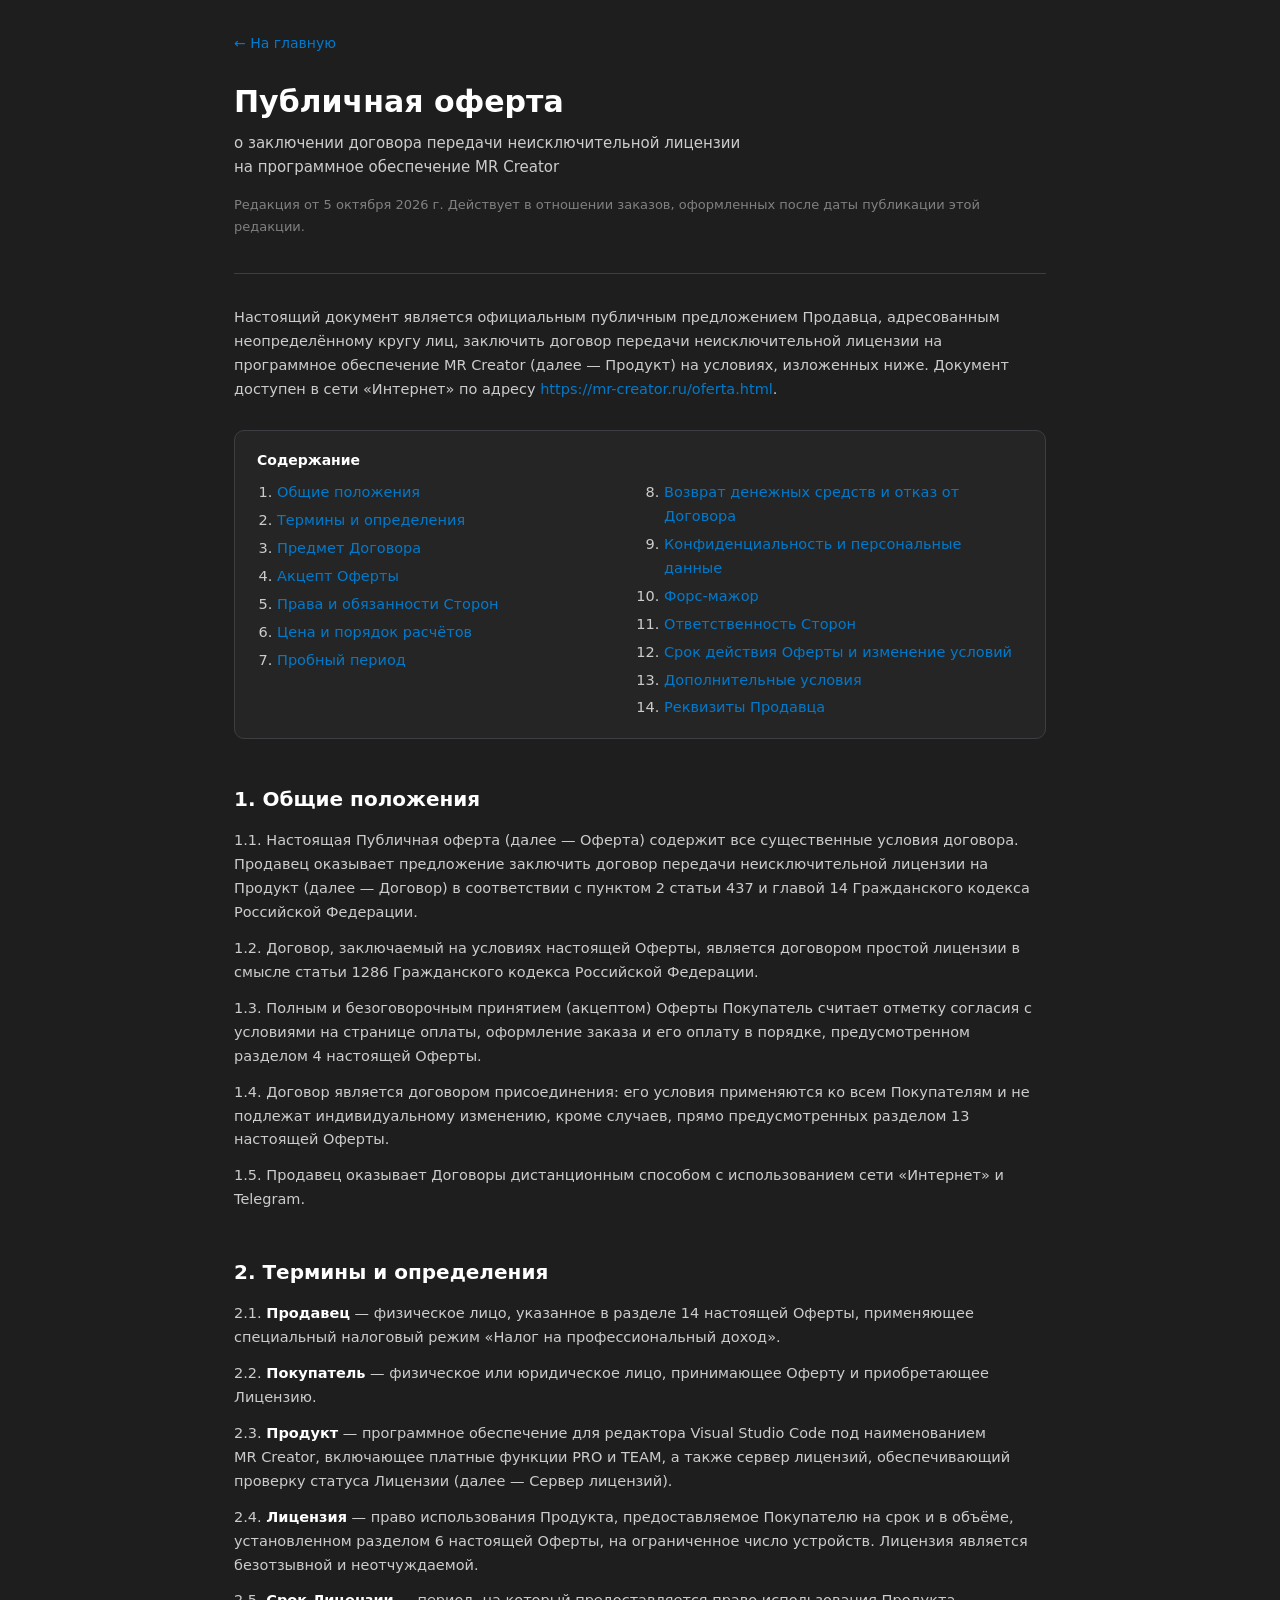
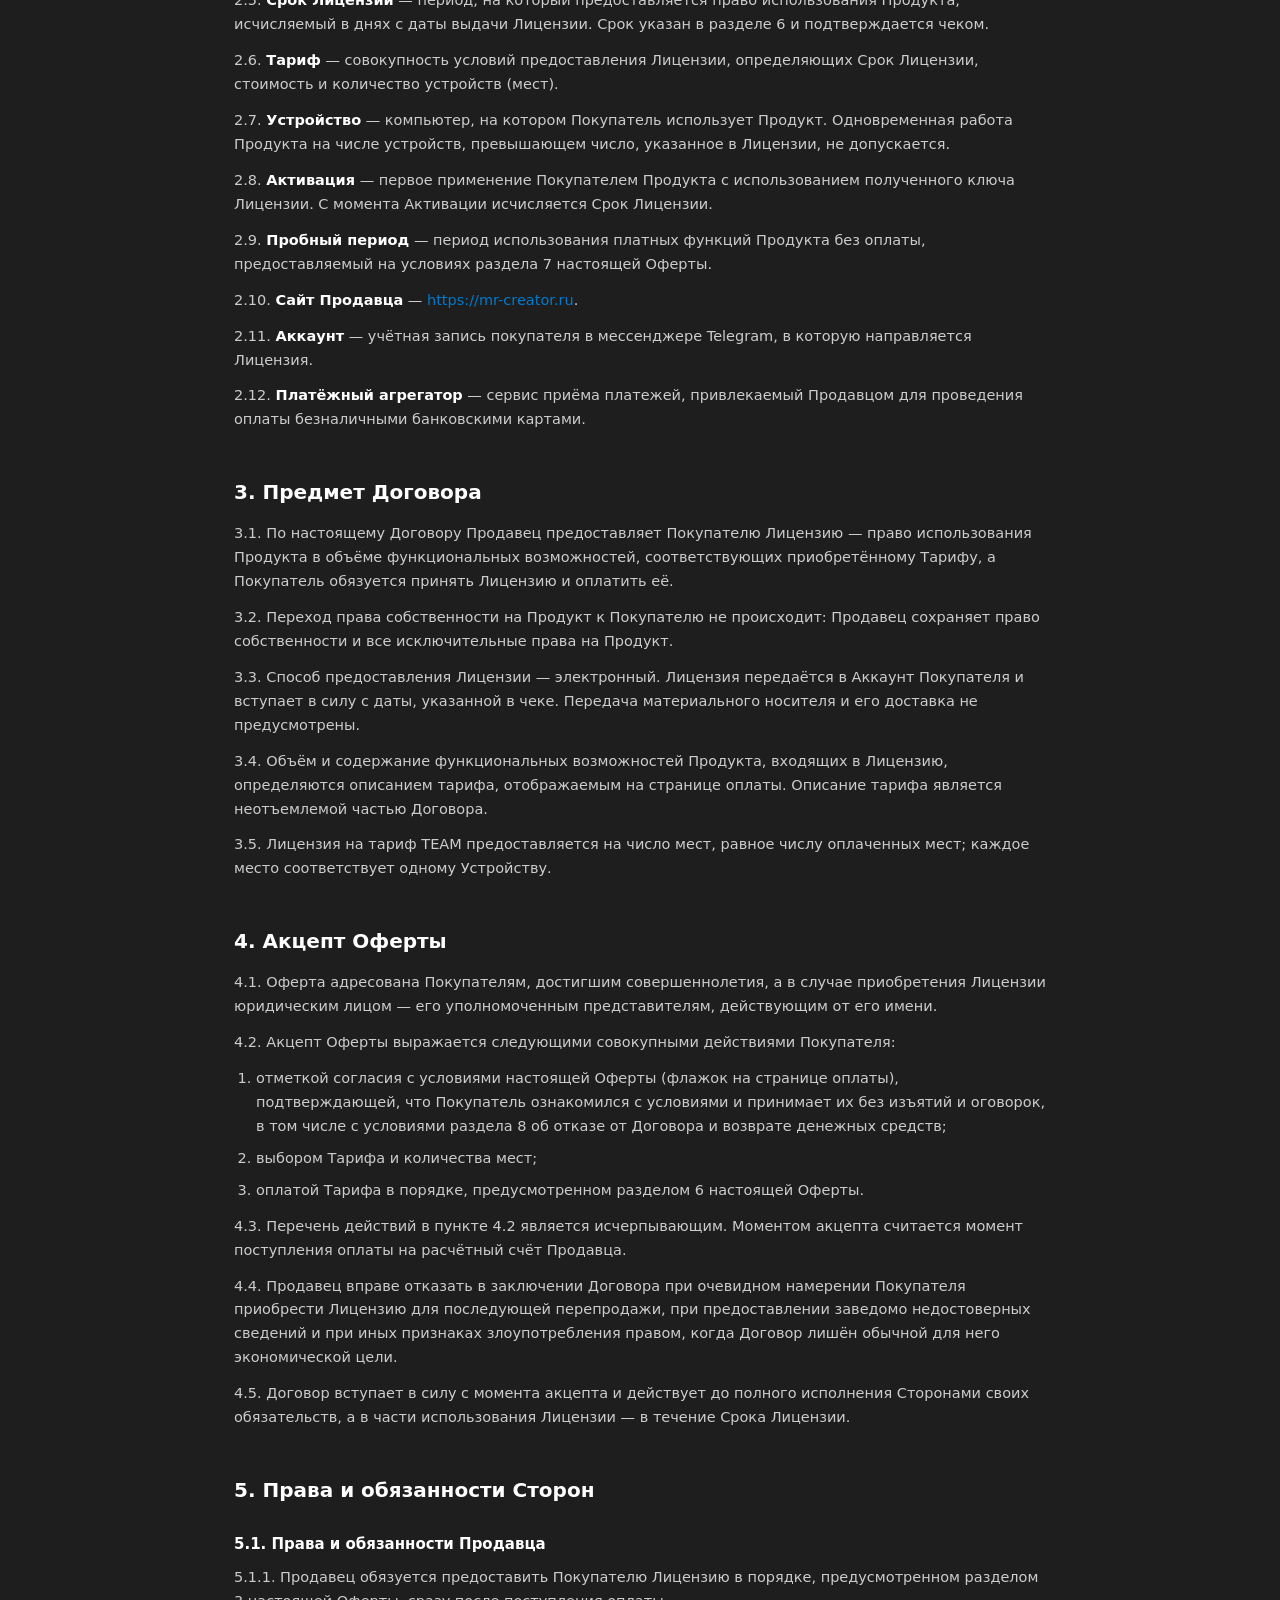
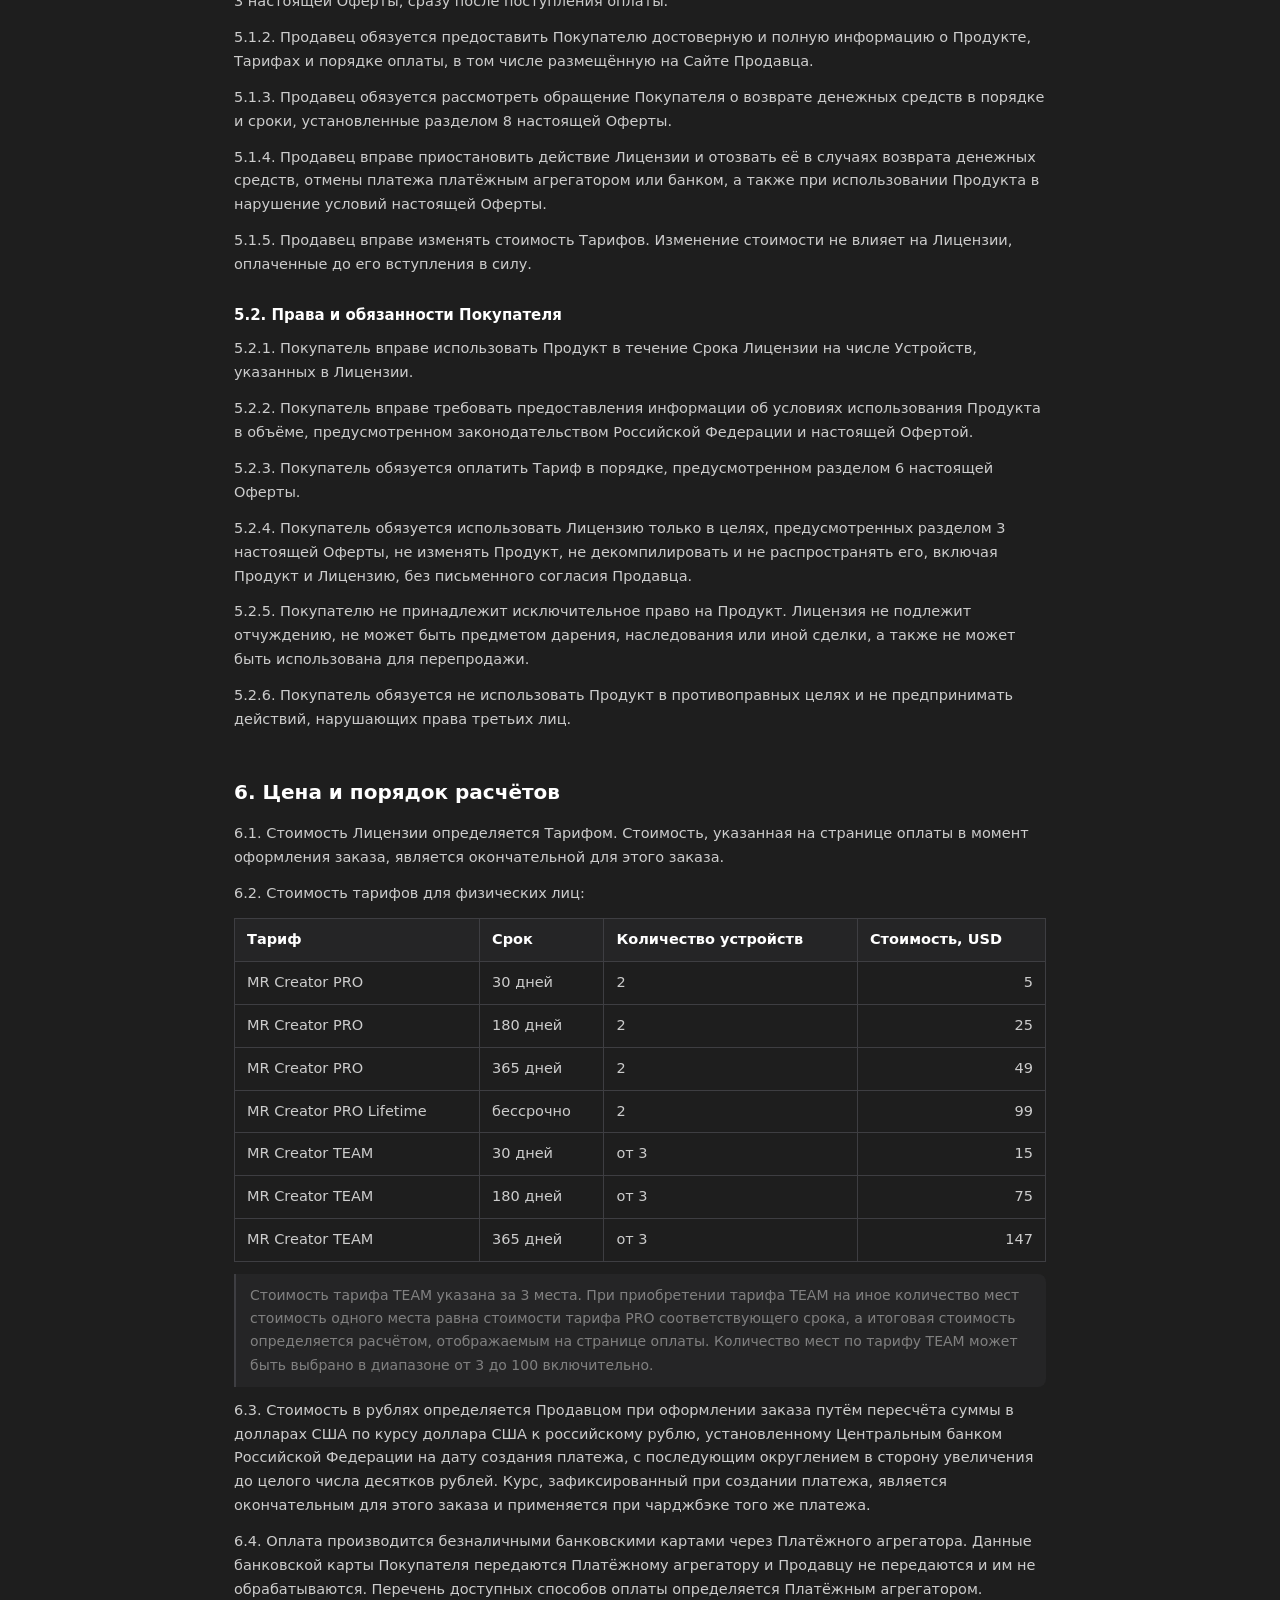
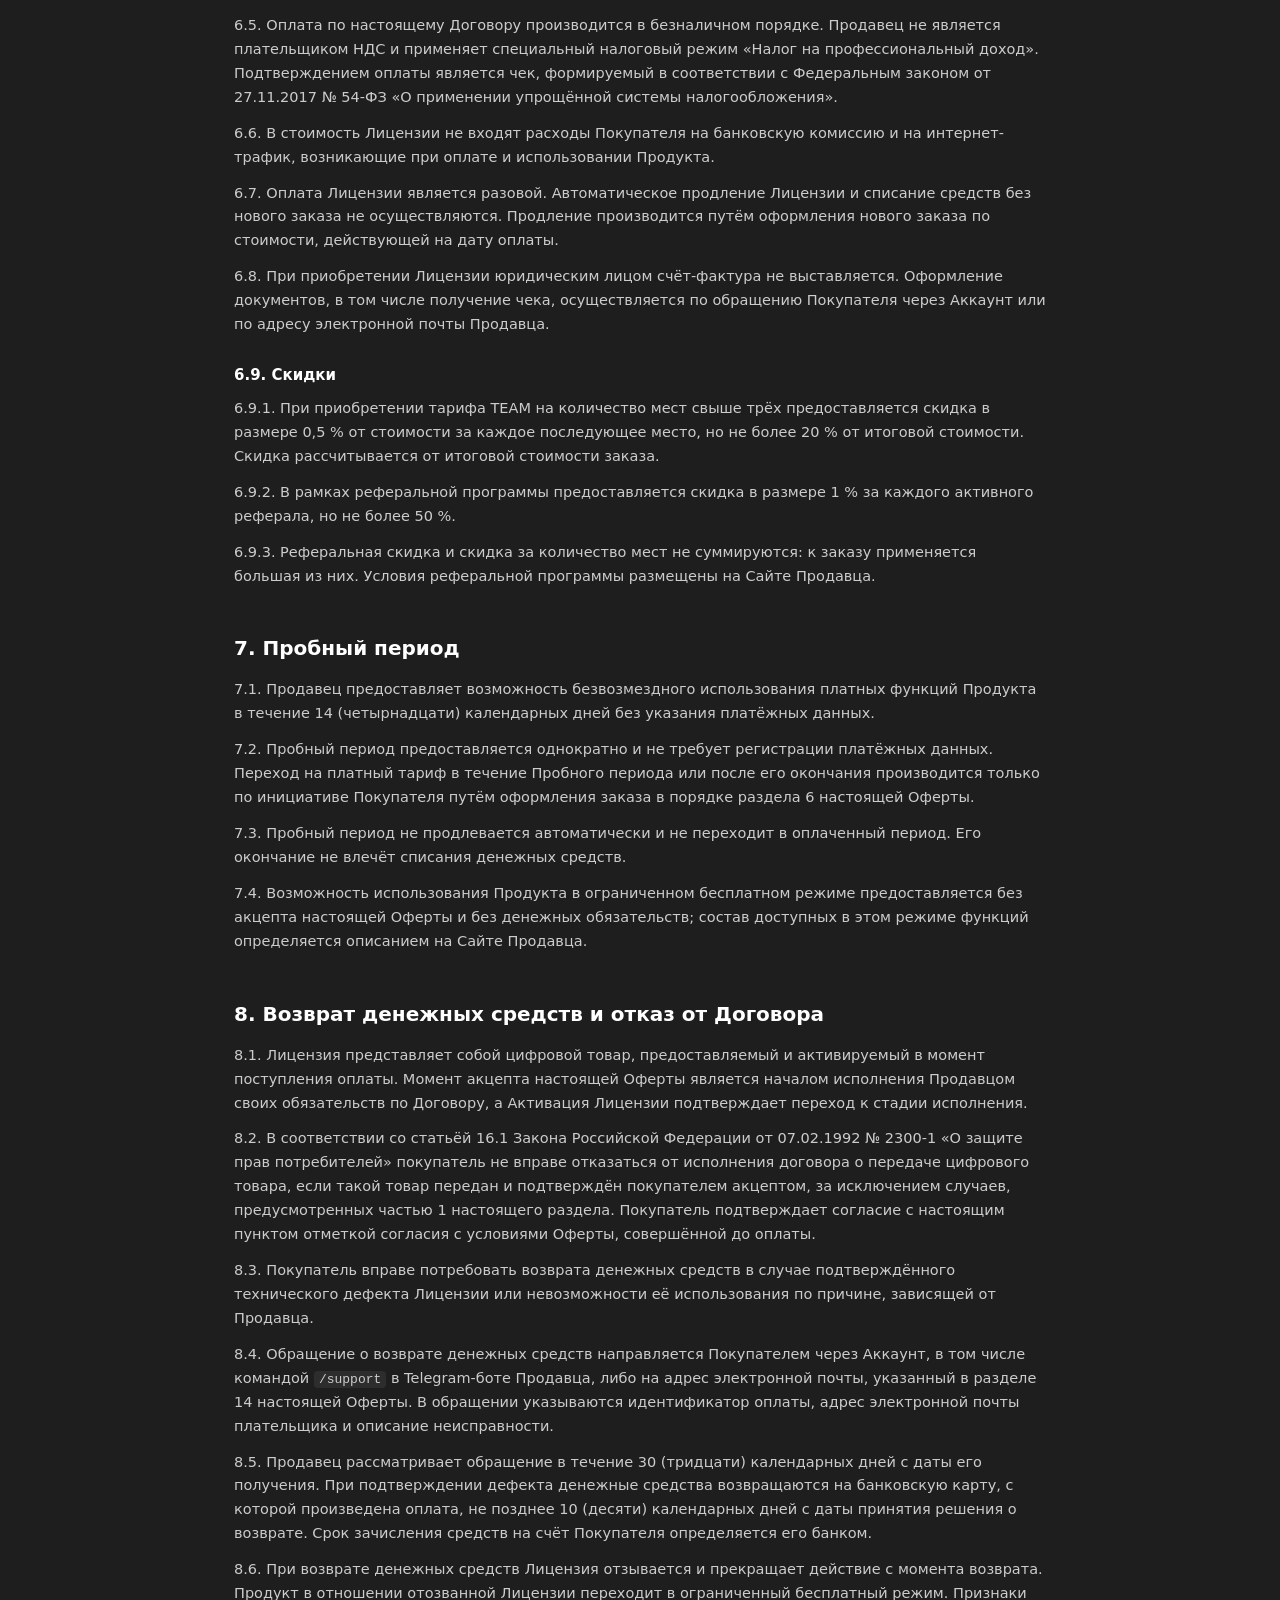
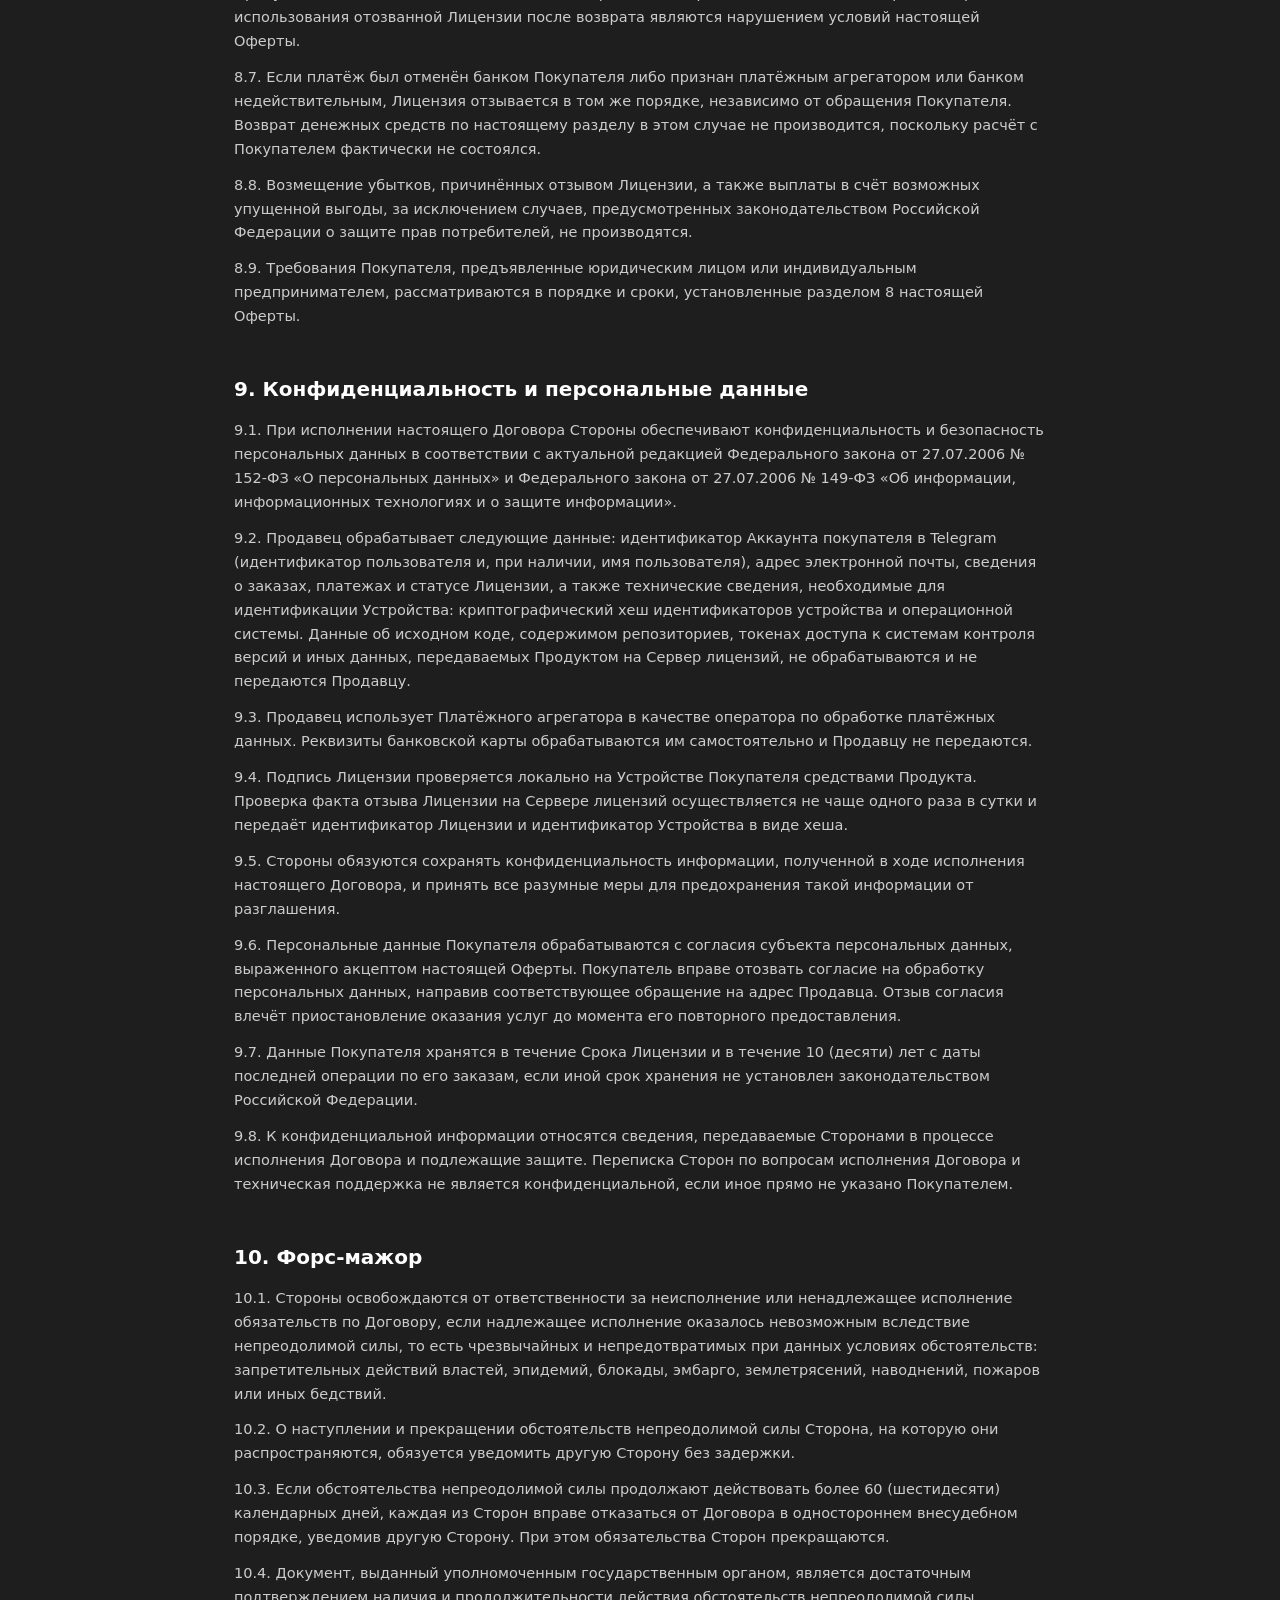
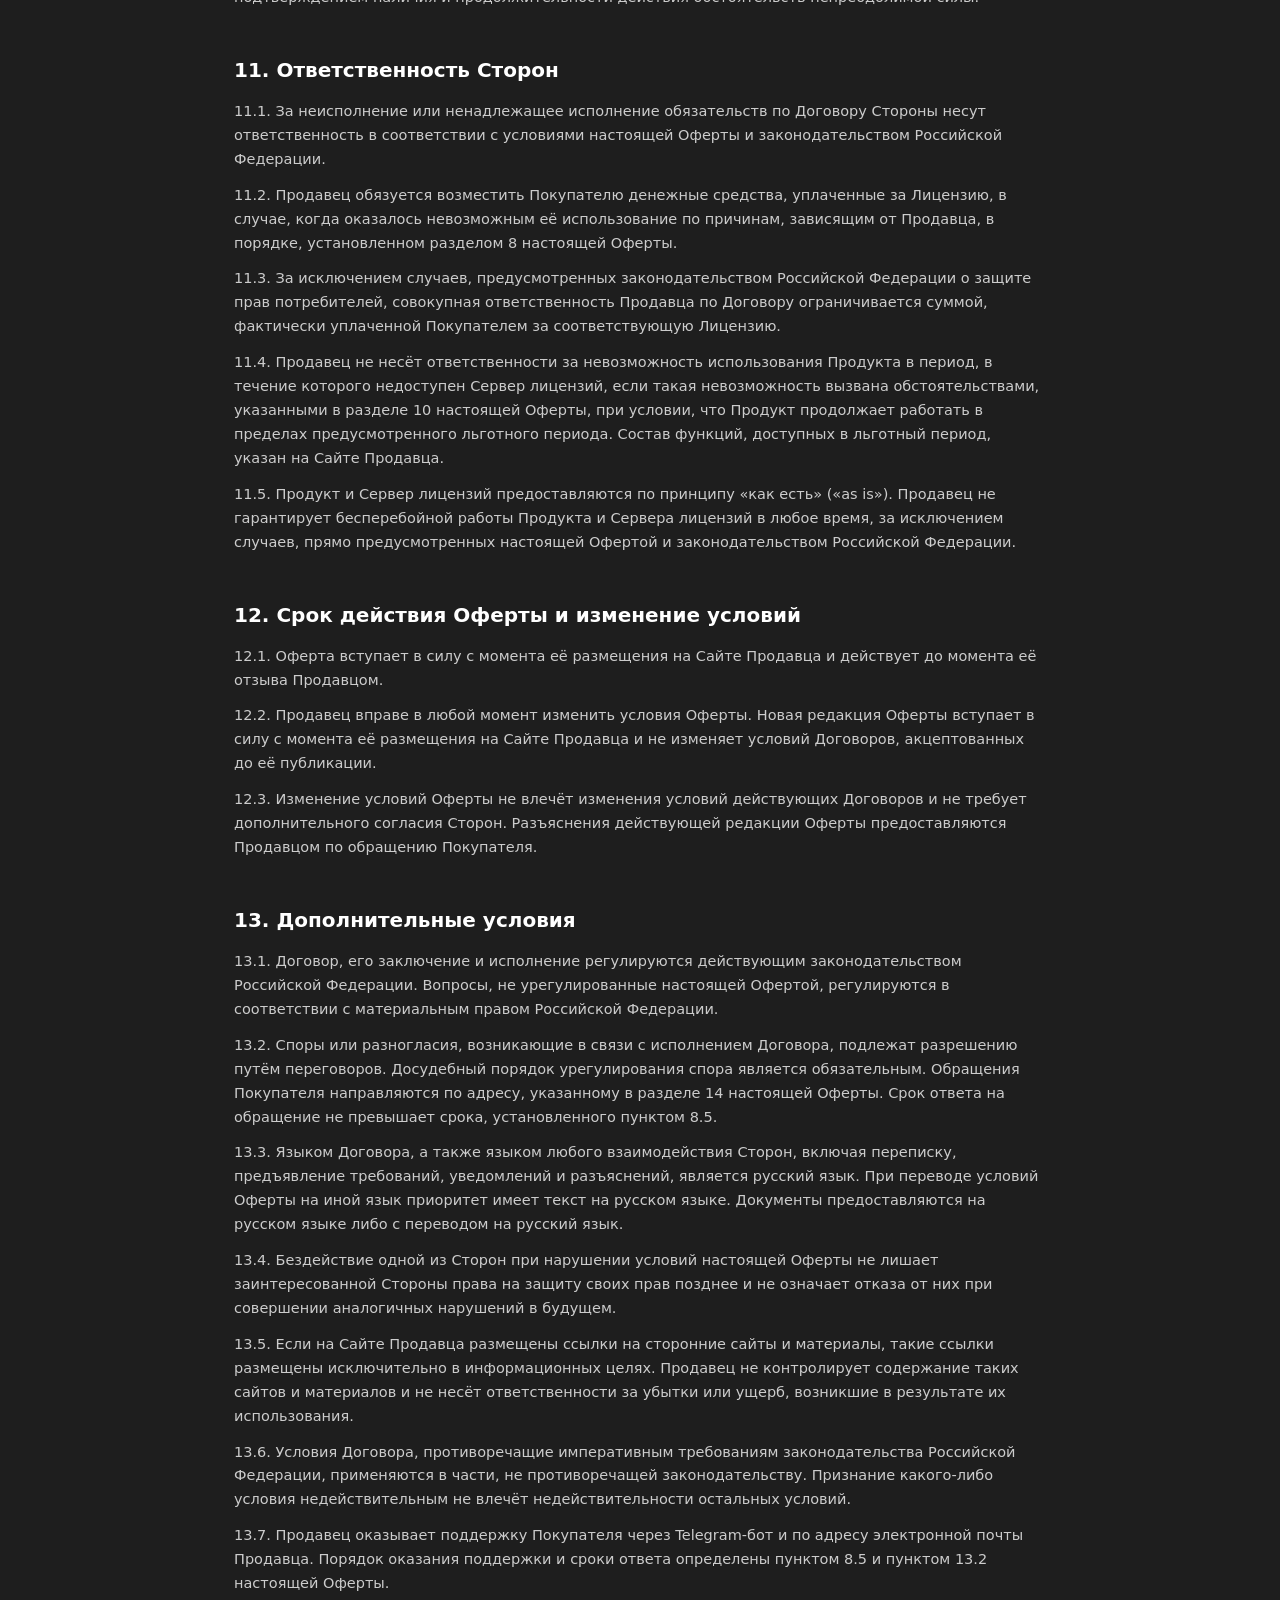
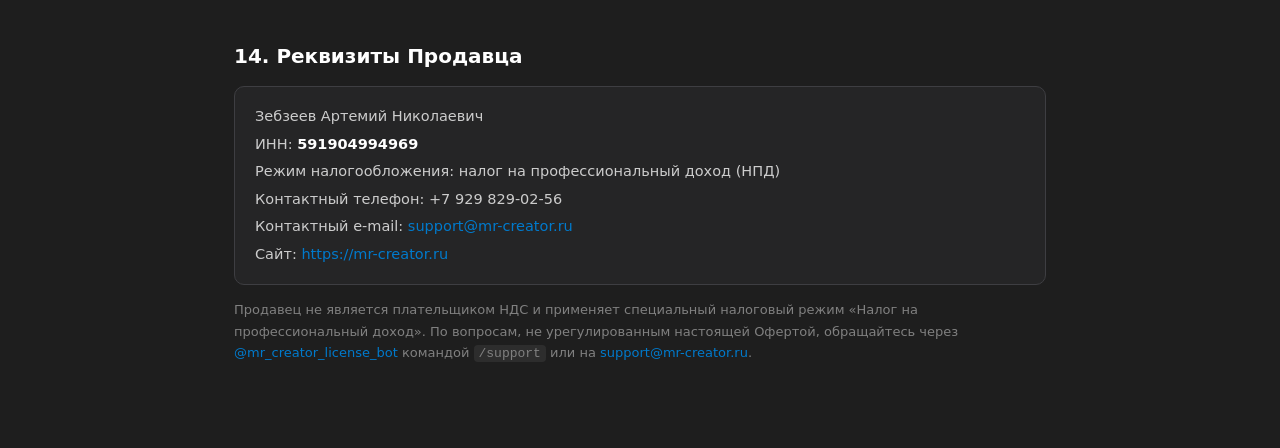
==== docs/oferta.html @ c540797f "docs: sync from mr-creator-standalone@bff39ff3dfc66e0ec7df029b4a69387ca54770c8" ====
<!DOCTYPE html>
<html lang="ru">
<head>
<meta charset="UTF-8">
<meta name="viewport" content="width=device-width, initial-scale=1.0">
<title>Публичная оферта — MR Creator</title>
<meta name="description" content="Публичная оферта о заключении договора передачи неисключительной лицензии на программное обеспечение MR Creator: условия, тарифы, оплата, пробный период, возврат.">
<link rel="canonical" href="https://mr-creator.ru/oferta.html">
<link rel="stylesheet" href="style.css">
<meta property="og:type" content="article">
<meta property="og:title" content="Публичная оферта — MR Creator">
<meta property="og:description" content="Условия лицензирования MR Creator: тарифы, оплата, пробный период, возврат.">
<meta property="og:url" content="https://mr-creator.ru/oferta.html">
</head>
<body>

<main class="legal">

  <p class="legal-back"><a href="/">&larr; На главную</a></p>

  <header class="legal-head">
    <h1 class="legal-title">Публичная оферта</h1>
    <p class="legal-sub">о заключении договора передачи неисключительной лицензии<br>на программное обеспечение MR&nbsp;Creator</p>
    <p class="legal-meta">Редакция от 5&nbsp;октября 2026&nbsp;г. Действует в отношении заказов, оформленных после даты публикации этой редакции.</p>
  </header>

  <p>Настоящий документ является официальным публичным предложением Продавца, адресованным неопределённому кругу лиц, заключить договор передачи неисключительной лицензии на программное обеспечение MR&nbsp;Creator (далее&nbsp;— Продукт) на условиях, изложенных ниже. Документ доступен в сети «Интернет» по адресу <a href="https://mr-creator.ru/oferta.html">https://mr-creator.ru/oferta.html</a>.</p>

  <nav class="legal-toc" aria-label="Содержание">
    <h2 class="legal-toc-title">Содержание</h2>
    <ol>
      <li><a href="#s1">Общие положения</a></li>
      <li><a href="#s2">Термины и определения</a></li>
      <li><a href="#s3">Предмет Договора</a></li>
      <li><a href="#s4">Акцепт Оферты</a></li>
      <li><a href="#s5">Права и обязанности Сторон</a></li>
      <li><a href="#s6">Цена и порядок расчётов</a></li>
      <li><a href="#s7">Пробный период</a></li>
      <li><a href="#s8">Возврат денежных средств и отказ от Договора</a></li>
      <li><a href="#s9">Конфиденциальность и персональные данные</a></li>
      <li><a href="#s10">Форс-мажор</a></li>
      <li><a href="#s11">Ответственность Сторон</a></li>
      <li><a href="#s12">Срок действия Оферты и изменение условий</a></li>
      <li><a href="#s13">Дополнительные условия</a></li>
      <li><a href="#s14">Реквизиты Продавца</a></li>
    </ol>
  </nav>

  <section id="s1">
    <h2>1. Общие положения</h2>
    <p>1.1. Настоящая Публичная оферта (далее&nbsp;— Оферта) содержит все существенные условия договора. Продавец оказывает предложение заключить договор передачи неисключительной лицензии на Продукт (далее&nbsp;— Договор) в соответствии с пунктом 2 статьи 437 и главой 14 Гражданского кодекса Российской Федерации.</p>
    <p>1.2. Договор, заключаемый на условиях настоящей Оферты, является договором простой лицензии в смысле статьи 1286 Гражданского кодекса Российской Федерации.</p>
    <p>1.3. Полным и безоговорочным принятием (акцептом) Оферты Покупатель считает отметку согласия с условиями на странице оплаты, оформление заказа и его оплату в порядке, предусмотренном разделом 4 настоящей Оферты.</p>
    <p>1.4. Договор является договором присоединения: его условия применяются ко всем Покупателям и не подлежат индивидуальному изменению, кроме случаев, прямо предусмотренных разделом 13 настоящей Оферты.</p>
    <p>1.5. Продавец оказывает Договоры дистанционным способом с использованием сети «Интернет» и Telegram.</p>
  </section>

  <section id="s2">
    <h2>2. Термины и определения</h2>
    <p>2.1. <b>Продавец</b> — физическое лицо, указанное в разделе 14 настоящей Оферты, применяющее специальный налоговый режим «Налог на профессиональный доход».</p>
    <p>2.2. <b>Покупатель</b> — физическое или юридическое лицо, принимающее Оферту и приобретающее Лицензию.</p>
    <p>2.3. <b>Продукт</b> — программное обеспечение для редактора Visual Studio Code под наименованием MR&nbsp;Creator, включающее платные функции PRO и TEAM, а также сервер лицензий, обеспечивающий проверку статуса Лицензии (далее&nbsp;— Сервер лицензий).</p>
    <p>2.4. <b>Лицензия</b> — право использования Продукта, предоставляемое Покупателю на срок и в объёме, установленном разделом 6 настоящей Оферты, на ограниченное число устройств. Лицензия является безотзывной и неотчуждаемой.</p>
    <p>2.5. <b>Срок Лицензии</b> — период, на который предоставляется право использования Продукта, исчисляемый в днях с даты выдачи Лицензии. Срок указан в разделе 6 и подтверждается чеком.</p>
    <p>2.6. <b>Тариф</b> — совокупность условий предоставления Лицензии, определяющих Срок Лицензии, стоимость и количество устройств (мест).</p>
    <p>2.7. <b>Устройство</b> — компьютер, на котором Покупатель использует Продукт. Одновременная работа Продукта на числе устройств, превышающем число, указанное в Лицензии, не допускается.</p>
    <p>2.8. <b>Активация</b> — первое применение Покупателем Продукта с использованием полученного ключа Лицензии. С момента Активации исчисляется Срок Лицензии.</p>
    <p>2.9. <b>Пробный период</b> — период использования платных функций Продукта без оплаты, предоставляемый на условиях раздела 7 настоящей Оферты.</p>
    <p>2.10. <b>Сайт Продавца</b> — <a href="https://mr-creator.ru">https://mr-creator.ru</a>.</p>
    <p>2.11. <b>Аккаунт</b> — учётная запись покупателя в мессенджере Telegram, в которую направляется Лицензия.</p>
    <p>2.12. <b>Платёжный агрегатор</b> — сервис приёма платежей, привлекаемый Продавцом для проведения оплаты безналичными банковскими картами.</p>
  </section>

  <section id="s3">
    <h2>3. Предмет Договора</h2>
    <p>3.1. По настоящему Договору Продавец предоставляет Покупателю Лицензию&nbsp;— право использования Продукта в объёме функциональных возможностей, соответствующих приобретённому Тарифу, а Покупатель обязуется принять Лицензию и оплатить её.</p>
    <p>3.2. Переход права собственности на Продукт к Покупателю не происходит: Продавец сохраняет право собственности и все исключительные права на Продукт.</p>
    <p>3.3. Способ предоставления Лицензии&nbsp;— электронный. Лицензия передаётся в Аккаунт Покупателя и вступает в силу с даты, указанной в чеке. Передача материального носителя и его доставка не предусмотрены.</p>
    <p>3.4. Объём и содержание функциональных возможностей Продукта, входящих в Лицензию, определяются описанием тарифа, отображаемым на странице оплаты. Описание тарифа является неотъемлемой частью Договора.</p>
    <p>3.5. Лицензия на тариф TEAM предоставляется на число мест, равное числу оплаченных мест; каждое место соответствует одному Устройству.</p>
  </section>

  <section id="s4">
    <h2>4. Акцепт Оферты</h2>
    <p>4.1. Оферта адресована Покупателям, достигшим совершеннолетия, а в случае приобретения Лицензии юридическим лицом&nbsp;— его уполномоченным представителям, действующим от его имени.</p>
    <p>4.2. Акцепт Оферты выражается следующими совокупными действиями Покупателя:</p>
    <ol class="legal-ol">
      <li>отметкой согласия с условиями настоящей Оферты (флажок на странице оплаты), подтверждающей, что Покупатель ознакомился с условиями и принимает их без изъятий и оговорок, в том числе с условиями раздела 8 об отказе от Договора и возврате денежных средств;</li>
      <li>выбором Тарифа и количества мест;</li>
      <li>оплатой Тарифа в порядке, предусмотренном разделом 6 настоящей Оферты.</li>
    </ol>
    <p>4.3. Перечень действий в пункте 4.2 является исчерпывающим. Моментом акцепта считается момент поступления оплаты на расчётный счёт Продавца.</p>
    <p>4.4. Продавец вправе отказать в заключении Договора при очевидном намерении Покупателя приобрести Лицензию для последующей перепродажи, при предоставлении заведомо недостоверных сведений и при иных признаках злоупотребления правом, когда Договор лишён обычной для него экономической цели.</p>
    <p>4.5. Договор вступает в силу с момента акцепта и действует до полного исполнения Сторонами своих обязательств, а в части использования Лицензии&nbsp;— в течение Срока Лицензии.</p>
  </section>

  <section id="s5">
    <h2>5. Права и обязанности Сторон</h2>
    <h3>5.1. Права и обязанности Продавца</h3>
    <p>5.1.1. Продавец обязуется предоставить Покупателю Лицензию в порядке, предусмотренном разделом 3 настоящей Оферты, сразу после поступления оплаты.</p>
    <p>5.1.2. Продавец обязуется предоставить Покупателю достоверную и полную информацию о Продукте, Тарифах и порядке оплаты, в том числе размещённую на Сайте Продавца.</p>
    <p>5.1.3. Продавец обязуется рассмотреть обращение Покупателя о возврате денежных средств в порядке и сроки, установленные разделом 8 настоящей Оферты.</p>
    <p>5.1.4. Продавец вправе приостановить действие Лицензии и отозвать её в случаях возврата денежных средств, отмены платежа платёжным агрегатором или банком, а также при использовании Продукта в нарушение условий настоящей Оферты.</p>
    <p>5.1.5. Продавец вправе изменять стоимость Тарифов. Изменение стоимости не влияет на Лицензии, оплаченные до его вступления в силу.</p>
    <h3>5.2. Права и обязанности Покупателя</h3>
    <p>5.2.1. Покупатель вправе использовать Продукт в течение Срока Лицензии на числе Устройств, указанных в Лицензии.</p>
    <p>5.2.2. Покупатель вправе требовать предоставления информации об условиях использования Продукта в объёме, предусмотренном законодательством Российской Федерации и настоящей Офертой.</p>
    <p>5.2.3. Покупатель обязуется оплатить Тариф в порядке, предусмотренном разделом 6 настоящей Оферты.</p>
    <p>5.2.4. Покупатель обязуется использовать Лицензию только в целях, предусмотренных разделом 3 настоящей Оферты, не изменять Продукт, не декомпилировать и не распространять его, включая Продукт и Лицензию, без письменного согласия Продавца.</p>
    <p>5.2.5. Покупателю не принадлежит исключительное право на Продукт. Лицензия не подлежит отчуждению, не может быть предметом дарения, наследования или иной сделки, а также не может быть использована для перепродажи.</p>
    <p>5.2.6. Покупатель обязуется не использовать Продукт в противоправных целях и не предпринимать действий, нарушающих права третьих лиц.</p>
  </section>

  <section id="s6">
    <h2>6. Цена и порядок расчётов</h2>
    <p>6.1. Стоимость Лицензии определяется Тарифом. Стоимость, указанная на странице оплаты в момент оформления заказа, является окончательной для этого заказа.</p>
    <p>6.2. Стоимость тарифов для физических лиц:</p>
    <table>
      <thead>
        <tr><th>Тариф</th><th>Срок</th><th>Количество устройств</th><th>Стоимость, USD</th></tr>
      </thead>
      <tbody>
        <tr><td>MR Creator PRO</td><td>30 дней</td><td>2</td><td class="num">5</td></tr>
        <tr><td>MR Creator PRO</td><td>180 дней</td><td>2</td><td class="num">25</td></tr>
        <tr><td>MR Creator PRO</td><td>365 дней</td><td>2</td><td class="num">49</td></tr>
        <tr><td>MR Creator PRO Lifetime</td><td>бессрочно</td><td>2</td><td class="num">99</td></tr>
        <tr><td>MR Creator TEAM</td><td>30 дней</td><td>от 3</td><td class="num">15</td></tr>
        <tr><td>MR Creator TEAM</td><td>180 дней</td><td>от 3</td><td class="num">75</td></tr>
        <tr><td>MR Creator TEAM</td><td>365 дней</td><td>от 3</td><td class="num">147</td></tr>
      </tbody>
    </table>
    <p class="legal-note">Стоимость тарифа TEAM указана за 3 места. При приобретении тарифа TEAM на иное количество мест стоимость одного места равна стоимости тарифа PRO соответствующего срока, а итоговая стоимость определяется расчётом, отображаемым на странице оплаты. Количество мест по тарифу TEAM может быть выбрано в диапазоне от 3 до 100 включительно.</p>
    <p>6.3. Стоимость в рублях определяется Продавцом при оформлении заказа путём пересчёта суммы в долларах США по курсу доллара США к российскому рублю, установленному Центральным банком Российской Федерации на дату создания платежа, с последующим округлением в сторону увеличения до целого числа десятков рублей. Курс, зафиксированный при создании платежа, является окончательным для этого заказа и применяется при чарджбэке того же платежа.</p>
    <p>6.4. Оплата производится безналичными банковскими картами через Платёжного агрегатора. Данные банковской карты Покупателя передаются Платёжному агрегатору и Продавцу не передаются и им не обрабатываются. Перечень доступных способов оплаты определяется Платёжным агрегатором.</p>
    <p>6.5. Оплата по настоящему Договору производится в безналичном порядке. Продавец не является плательщиком НДС и применяет специальный налоговый режим «Налог на профессиональный доход». Подтверждением оплаты является чек, формируемый в соответствии с Федеральным законом от 27.11.2017 № 54-ФЗ «О применении упрощённой системы налогообложения».</p>
    <p>6.6. В стоимость Лицензии не входят расходы Покупателя на банковскую комиссию и на интернет-трафик, возникающие при оплате и использовании Продукта.</p>
    <p>6.7. Оплата Лицензии является разовой. Автоматическое продление Лицензии и списание средств без нового заказа не осуществляются. Продление производится путём оформления нового заказа по стоимости, действующей на дату оплаты.</p>
    <p>6.8. При приобретении Лицензии юридическим лицом счёт-фактура не выставляется. Оформление документов, в том числе получение чека, осуществляется по обращению Покупателя через Аккаунт или по адресу электронной почты Продавца.</p>
    <h3>6.9. Скидки</h3>
    <p>6.9.1. При приобретении тарифа TEAM на количество мест свыше трёх предоставляется скидка в размере 0,5&nbsp;% от стоимости за каждое последующее место, но не более 20&nbsp;% от итоговой стоимости. Скидка рассчитывается от итоговой стоимости заказа.</p>
    <p>6.9.2. В рамках реферальной программы предоставляется скидка в размере 1&nbsp;% за каждого активного реферала, но не более 50&nbsp;%.</p>
    <p>6.9.3. Реферальная скидка и скидка за количество мест не суммируются: к заказу применяется большая из них. Условия реферальной программы размещены на Сайте Продавца.</p>
  </section>

  <section id="s7">
    <h2>7. Пробный период</h2>
    <p>7.1. Продавец предоставляет возможность безвозмездного использования платных функций Продукта в течение 14 (четырнадцати) календарных дней без указания платёжных данных.</p>
    <p>7.2. Пробный период предоставляется однократно и не требует регистрации платёжных данных. Переход на платный тариф в течение Пробного периода или после его окончания производится только по инициативе Покупателя путём оформления заказа в порядке раздела 6 настоящей Оферты.</p>
    <p>7.3. Пробный период не продлевается автоматически и не переходит в оплаченный период. Его окончание не влечёт списания денежных средств.</p>
    <p>7.4. Возможность использования Продукта в ограниченном бесплатном режиме предоставляется без акцепта настоящей Оферты и без денежных обязательств; состав доступных в этом режиме функций определяется описанием на Сайте Продавца.</p>
  </section>

  <section id="s8">
    <h2>8. Возврат денежных средств и отказ от Договора</h2>
    <p>8.1. Лицензия представляет собой цифровой товар, предоставляемый и активируемый в момент поступления оплаты. Момент акцепта настоящей Оферты является началом исполнения Продавцом своих обязательств по Договору, а Активация Лицензии подтверждает переход к стадии исполнения.</p>
    <p>8.2. В соответствии со статьёй 16.1 Закона Российской Федерации от 07.02.1992 № 2300-1 «О защите прав потребителей» покупатель не вправе отказаться от исполнения договора о передаче цифрового товара, если такой товар передан и подтверждён покупателем акцептом, за исключением случаев, предусмотренных частью 1 настоящего раздела. Покупатель подтверждает согласие с настоящим пунктом отметкой согласия с условиями Оферты, совершённой до оплаты.</p>
    <p>8.3. Покупатель вправе потребовать возврата денежных средств в случае подтверждённого технического дефекта Лицензии или невозможности её использования по причине, зависящей от Продавца.</p>
    <p>8.4. Обращение о возврате денежных средств направляется Покупателем через Аккаунт, в том числе командой <code>/support</code> в Telegram-боте Продавца, либо на адрес электронной почты, указанный в разделе 14 настоящей Оферты. В обращении указываются идентификатор оплаты, адрес электронной почты плательщика и описание неисправности.</p>
    <p>8.5. Продавец рассматривает обращение в течение 30 (тридцати) календарных дней с даты его получения. При подтверждении дефекта денежные средства возвращаются на банковскую карту, с которой произведена оплата, не позднее 10 (десяти) календарных дней с даты принятия решения о возврате. Срок зачисления средств на счёт Покупателя определяется его банком.</p>
    <p>8.6. При возврате денежных средств Лицензия отзывается и прекращает действие с момента возврата. Продукт в отношении отозванной Лицензии переходит в ограниченный бесплатный режим. Признаки использования отозванной Лицензии после возврата являются нарушением условий настоящей Оферты.</p>
    <p>8.7. Если платёж был отменён банком Покупателя либо признан платёжным агрегатором или банком недействительным, Лицензия отзывается в том же порядке, независимо от обращения Покупателя. Возврат денежных средств по настоящему разделу в этом случае не производится, поскольку расчёт с Покупателем фактически не состоялся.</p>
    <p>8.8. Возмещение убытков, причинённых отзывом Лицензии, а также выплаты в счёт возможных упущенной выгоды, за исключением случаев, предусмотренных законодательством Российской Федерации о защите прав потребителей, не производятся.</p>
    <p>8.9. Требования Покупателя, предъявленные юридическим лицом или индивидуальным предпринимателем, рассматриваются в порядке и сроки, установленные разделом 8 настоящей Оферты.</p>
  </section>

  <section id="s9">
    <h2>9. Конфиденциальность и персональные данные</h2>
    <p>9.1. При исполнении настоящего Договора Стороны обеспечивают конфиденциальность и безопасность персональных данных в соответствии с актуальной редакцией Федерального закона от 27.07.2006 № 152-ФЗ «О персональных данных» и Федерального закона от 27.07.2006 № 149-ФЗ «Об информации, информационных технологиях и о защите информации».</p>
    <p>9.2. Продавец обрабатывает следующие данные: идентификатор Аккаунта покупателя в Telegram (идентификатор пользователя и, при наличии, имя пользователя), адрес электронной почты, сведения о заказах, платежах и статусе Лицензии, а также технические сведения, необходимые для идентификации Устройства: криптографический хеш идентификаторов устройства и операционной системы. Данные об исходном коде, содержимом репозиториев, токенах доступа к системам контроля версий и иных данных, передаваемых Продуктом на Сервер лицензий, не обрабатываются и не передаются Продавцу.</p>
    <p>9.3. Продавец использует Платёжного агрегатора в качестве оператора по обработке платёжных данных. Реквизиты банковской карты обрабатываются им самостоятельно и Продавцу не передаются.</p>
    <p>9.4. Подпись Лицензии проверяется локально на Устройстве Покупателя средствами Продукта. Проверка факта отзыва Лицензии на Сервере лицензий осуществляется не чаще одного раза в сутки и передаёт идентификатор Лицензии и идентификатор Устройства в виде хеша.</p>
    <p>9.5. Стороны обязуются сохранять конфиденциальность информации, полученной в ходе исполнения настоящего Договора, и принять все разумные меры для предохранения такой информации от разглашения.</p>
    <p>9.6. Персональные данные Покупателя обрабатываются с согласия субъекта персональных данных, выраженного акцептом настоящей Оферты. Покупатель вправе отозвать согласие на обработку персональных данных, направив соответствующее обращение на адрес Продавца. Отзыв согласия влечёт приостановление оказания услуг до момента его повторного предоставления.</p>
    <p>9.7. Данные Покупателя хранятся в течение Срока Лицензии и в течение 10 (десяти) лет с даты последней операции по его заказам, если иной срок хранения не установлен законодательством Российской Федерации.</p>
    <p>9.8. К конфиденциальной информации относятся сведения, передаваемые Сторонами в процессе исполнения Договора и подлежащие защите. Переписка Сторон по вопросам исполнения Договора и техническая поддержка не является конфиденциальной, если иное прямо не указано Покупателем.</p>
  </section>

  <section id="s10">
    <h2>10. Форс-мажор</h2>
    <p>10.1. Стороны освобождаются от ответственности за неисполнение или ненадлежащее исполнение обязательств по Договору, если надлежащее исполнение оказалось невозможным вследствие непреодолимой силы, то есть чрезвычайных и непредотвратимых при данных условиях обстоятельств: запретительных действий властей, эпидемий, блокады, эмбарго, землетрясений, наводнений, пожаров или иных бедствий.</p>
    <p>10.2. О наступлении и прекращении обстоятельств непреодолимой силы Сторона, на которую они распространяются, обязуется уведомить другую Сторону без задержки.</p>
    <p>10.3. Если обстоятельства непреодолимой силы продолжают действовать более 60 (шестидесяти) календарных дней, каждая из Сторон вправе отказаться от Договора в одностороннем внесудебном порядке, уведомив другую Сторону. При этом обязательства Сторон прекращаются.</p>
    <p>10.4. Документ, выданный уполномоченным государственным органом, является достаточным подтверждением наличия и продолжительности действия обстоятельств непреодолимой силы.</p>
  </section>

  <section id="s11">
    <h2>11. Ответственность Сторон</h2>
    <p>11.1. За неисполнение или ненадлежащее исполнение обязательств по Договору Стороны несут ответственность в соответствии с условиями настоящей Оферты и законодательством Российской Федерации.</p>
    <p>11.2. Продавец обязуется возместить Покупателю денежные средства, уплаченные за Лицензию, в случае, когда оказалось невозможным её использование по причинам, зависящим от Продавца, в порядке, установленном разделом 8 настоящей Оферты.</p>
    <p>11.3. За исключением случаев, предусмотренных законодательством Российской Федерации о защите прав потребителей, совокупная ответственность Продавца по Договору ограничивается суммой, фактически уплаченной Покупателем за соответствующую Лицензию.</p>
    <p>11.4. Продавец не несёт ответственности за невозможность использования Продукта в период, в течение которого недоступен Сервер лицензий, если такая невозможность вызвана обстоятельствами, указанными в разделе 10 настоящей Оферты, при условии, что Продукт продолжает работать в пределах предусмотренного льготного периода. Состав функций, доступных в льготный период, указан на Сайте Продавца.</p>
    <p>11.5. Продукт и Сервер лицензий предоставляются по принципу «как есть» («as is»). Продавец не гарантирует бесперебойной работы Продукта и Сервера лицензий в любое время, за исключением случаев, прямо предусмотренных настоящей Офертой и законодательством Российской Федерации.</p>
  </section>

  <section id="s12">
    <h2>12. Срок действия Оферты и изменение условий</h2>
    <p>12.1. Оферта вступает в силу с момента её размещения на Сайте Продавца и действует до момента её отзыва Продавцом.</p>
    <p>12.2. Продавец вправе в любой момент изменить условия Оферты. Новая редакция Оферты вступает в силу с момента её размещения на Сайте Продавца и не изменяет условий Договоров, акцептованных до её публикации.</p>
    <p>12.3. Изменение условий Оферты не влечёт изменения условий действующих Договоров и не требует дополнительного согласия Сторон. Разъяснения действующей редакции Оферты предоставляются Продавцом по обращению Покупателя.</p>
</section>

  <section id="s13">
    <h2>13. Дополнительные условия</h2>
    <p>13.1. Договор, его заключение и исполнение регулируются действующим законодательством Российской Федерации. Вопросы, не урегулированные настоящей Офертой, регулируются в соответствии с материальным правом Российской Федерации.</p>
    <p>13.2. Споры или разногласия, возникающие в связи с исполнением Договора, подлежат разрешению путём переговоров. Досудебный порядок урегулирования спора является обязательным. Обращения Покупателя направляются по адресу, указанному в разделе 14 настоящей Оферты. Срок ответа на обращение не превышает срока, установленного пунктом 8.5.</p>
    <p>13.3. Языком Договора, а также языком любого взаимодействия Сторон, включая переписку, предъявление требований, уведомлений и разъяснений, является русский язык. При переводе условий Оферты на иной язык приоритет имеет текст на русском языке. Документы предоставляются на русском языке либо с переводом на русский язык.</p>
    <p>13.4. Бездействие одной из Сторон при нарушении условий настоящей Оферты не лишает заинтересованной Стороны права на защиту своих прав позднее и не означает отказа от них при совершении аналогичных нарушений в будущем.</p>
    <p>13.5. Если на Сайте Продавца размещены ссылки на сторонние сайты и материалы, такие ссылки размещены исключительно в информационных целях. Продавец не контролирует содержание таких сайтов и материалов и не несёт ответственности за убытки или ущерб, возникшие в результате их использования.</p>
    <p>13.6. Условия Договора, противоречащие императивным требованиям законодательства Российской Федерации, применяются в части, не противоречащей законодательству. Признание какого-либо условия недействительным не влечёт недействительности остальных условий.</p>
    <p>13.7. Продавец оказывает поддержку Покупателя через Telegram-бот и по адресу электронной почты Продавца. Порядок оказания поддержки и сроки ответа определены пунктом 8.5 и пунктом 13.2 настоящей Оферты.</p>
  </section>

  <section id="s14">
    <h2>14. Реквизиты Продавца</h2>
    <p class="legal-requisites">
      Зебзеев Артемий Николаевич<br>
      ИНН: <b>591904994969</b><br>
      Режим налогообложения: налог на профессиональный доход (НПД)<br>
      Контактный телефон: +7 929 829-02-56<br>
      Контактный e-mail: <a href="mailto:support@mr-creator.ru">support@mr-creator.ru</a><br>
      Сайт: <a href="https://mr-creator.ru">https://mr-creator.ru</a>
    </p>
  </section>

  <p class="legal-foot-note">Продавец не является плательщиком НДС и применяет специальный налоговый режим «Налог на профессиональный доход». По вопросам, не урегулированным настоящей Офертой, обращайтесь через <a href="https://t.me/mr_creator_license_bot">@mr_creator_license_bot</a> командой <code>/support</code> или на <a href="mailto:support@mr-creator.ru">support@mr-creator.ru</a>.</p>

</main>

</body>
</html>
---- docs/style.css ----
:root {
  --bg: #1e1e1e;
  --bg-card: #252526;
  --bg-elevated: #2d2d2d;
  --border: #3e3e42;
  --text: #cccccc;
  --text-dim: #808080;
  --text-bright: #ffffff;
  --accent: #007acc;
  --accent-hover: #0098ff;
  --purple: #7c5cbf;
  --green: #3fb950;
  --red: #f85149;
  --yellow: #d29922;
  --font: system-ui, -apple-system, 'Segoe UI', Roboto, sans-serif;
  --mono: 'SF Mono', 'Cascadia Code', 'Fira Code', Consolas, monospace;
}

*, *::before, *::after { box-sizing: border-box; margin: 0; padding: 0; }

html { scroll-behavior: smooth; }

body {
  font-family: var(--font);
  background: var(--bg);
  color: var(--text);
  line-height: 1.6;
  -webkit-font-smoothing: antialiased;
}

.container {
  max-width: 1100px;
  margin: 0 auto;
  padding: 0 24px;
}

/* Header */
.header {
  position: sticky;
  top: 0;
  z-index: 100;
  background: rgba(30, 30, 30, 0.92);
  backdrop-filter: blur(12px);
  border-bottom: 1px solid var(--border);
  padding: 12px 0;
}

.header-inner {
  display: flex;
  align-items: center;
  justify-content: space-between;
}

.logo {
  display: flex;
  align-items: center;
  gap: 10px;
  text-decoration: none;
  color: var(--text-bright);
  font-weight: 700;
  font-size: 18px;
}

.header-right {
  display: flex;
  align-items: center;
  gap: 16px;
}

.lang-switch {
  display: flex;
  gap: 4px;
  background: var(--bg-elevated);
  border-radius: 6px;
  padding: 2px;
}

.lang-btn {
  background: none;
  border: none;
  color: var(--text-dim);
  padding: 4px 10px;
  border-radius: 4px;
  cursor: pointer;
  font-size: 13px;
  font-weight: 600;
  transition: all 0.15s;
}

.lang-btn.active {
  background: var(--accent);
  color: var(--text-bright);
}

.lang-btn:hover:not(.active) {
  color: var(--text);
}

/* Buttons */
.btn {
  display: inline-flex;
  align-items: center;
  gap: 8px;
  text-decoration: none;
  border-radius: 6px;
  font-weight: 600;
  font-size: 14px;
  padding: 10px 20px;
  transition: all 0.15s;
  cursor: pointer;
  border: none;
  font-family: var(--font);
}

.btn-sm { padding: 6px 14px; font-size: 13px; }
.btn-lg { padding: 14px 28px; font-size: 16px; }

/* An author-level `display` on .btn outranks the user-agent `[hidden]` rule, so
   the attribute needs this to actually hide anything. */
[hidden] { display: none !important; }

.btn-primary {
  background: var(--accent);
  color: var(--text-bright);
}

.btn-primary:hover {
  background: var(--accent-hover);
  transform: translateY(-1px);
}

.btn-outline {
  background: transparent;
  color: var(--text);
  border: 1px solid var(--border);
}

.btn-outline:hover {
  border-color: var(--accent);
  color: var(--accent);
  transform: translateY(-1px);
}

/* Hero */
.hero {
  padding: 80px 0 60px;
  text-align: center;
}

.hero-title {
  font-size: clamp(40px, 8vw, 72px);
  font-weight: 800;
  color: var(--text-bright);
  line-height: 1.1;
  margin-bottom: 16px;
}

.hero-title-accent {
  background: linear-gradient(135deg, var(--accent), var(--purple));
  -webkit-background-clip: text;
  -webkit-text-fill-color: transparent;
  background-clip: text;
}

.hero-subtitle {
  font-size: clamp(20px, 3vw, 28px);
  color: var(--text);
  margin-bottom: 12px;
}

.hero-desc {
  font-size: 16px;
  color: var(--text-dim);
  max-width: 600px;
  margin: 0 auto 32px;
}

.hero-buttons {
  display: flex;
  gap: 12px;
  justify-content: center;
  flex-wrap: wrap;
}

/* Sections */
.section {
  padding: 80px 0;
}

.section-title {
  font-size: clamp(28px, 5vw, 40px);
  font-weight: 700;
  color: var(--text-bright);
  margin-bottom: 16px;
  text-align: center;
}

.section-desc {
  font-size: 17px;
  color: var(--text-dim);
  max-width: 640px;
  margin: 0 auto 40px;
}

.killer-feature {
  border-top: 1px solid var(--border);
}

/* Killer Visual */
.killer-visual {
  display: flex;
  align-items: center;
  justify-content: center;
  gap: 32px;
  padding: 40px 0;
  flex-wrap: wrap;
}

.branch-group {
  display: flex;
  flex-direction: column;
  gap: 10px;
}

.branch-item {
  display: flex;
  align-items: center;
  gap: 10px;
  padding: 8px 16px;
  background: var(--bg-card);
  border: 1px solid var(--border);
  border-radius: 8px;
  font-family: var(--mono);
  font-size: 14px;
}

.branch-dot {
  width: 10px;
  height: 10px;
  border-radius: 50%;
  flex-shrink: 0;
}

.branch-dot.excluded {
  opacity: 0.4;
}

.dim { color: var(--text-dim); text-decoration: line-through; }

.arrow-group {
  flex-shrink: 0;
}

.mr-group {
  display: flex;
  flex-direction: column;
  gap: 10px;
}

.mr-item {
  padding: 8px 16px;
  background: var(--bg-card);
  border: 1px solid var(--green);
  border-radius: 8px;
  font-size: 14px;
  font-family: var(--mono);
}

.mr-badge {
  display: inline-block;
  padding: 2px 8px;
  border-radius: 4px;
  font-size: 12px;
  font-weight: 700;
  margin-right: 6px;
}

.mr-badge.new {
  background: rgba(63, 185, 80, 0.15);
  color: var(--green);
}

.killer-stat {
  text-align: center;
  font-size: 18px;
  color: var(--text-dim);
}

.killer-stat strong {
  color: var(--accent);
}

/* Advantages Grid */
.advantages {
  background: var(--bg-card);
  border-top: 1px solid var(--border);
  border-bottom: 1px solid var(--border);
}

.adv-grid {
  display: grid;
  grid-template-columns: repeat(auto-fit, minmax(300px, 1fr));
  gap: 20px;
}

.adv-card {
  padding: 28px;
  background: var(--bg-elevated);
  border: 1px solid var(--border);
  border-radius: 12px;
  transition: border-color 0.2s, transform 0.2s;
}

.adv-card:hover {
  border-color: var(--accent);
  transform: translateY(-2px);
}

.adv-icon {
  font-size: 32px;
  margin-bottom: 12px;
}

.adv-title {
  font-size: 18px;
  font-weight: 600;
  color: var(--text-bright);
  margin-bottom: 8px;
}

.adv-desc {
  font-size: 14px;
  color: var(--text-dim);
  line-height: 1.5;
}

/* Installation */
.install-steps {
  display: flex;
  flex-direction: column;
  gap: 20px;
  max-width: 600px;
  margin-bottom: 32px;
}

.install-step {
  display: flex;
  gap: 16px;
  align-items: flex-start;
}

.step-number {
  width: 36px;
  height: 36px;
  border-radius: 50%;
  background: var(--accent);
  color: var(--text-bright);
  display: flex;
  align-items: center;
  justify-content: center;
  font-weight: 700;
  font-size: 16px;
  flex-shrink: 0;
}

.step-content h4 {
  color: var(--text-bright);
  font-size: 16px;
  margin-bottom: 4px;
}

.step-content p {
  color: var(--text-dim);
  font-size: 14px;
}

.install-code {
  padding: 16px 20px;
  background: var(--bg-card);
  border: 1px solid var(--border);
  border-radius: 8px;
  overflow-x: auto;
}

.install-code code {
  font-family: var(--mono);
  font-size: 14px;
  color: var(--green);
}

/* CTA */
.cta {
  text-align: center;
  border-top: 1px solid var(--border);
}

.cta-buttons {
  display: flex;
  gap: 12px;
  justify-content: center;
  flex-wrap: wrap;
}

/* Footer */
.footer {
  padding: 24px 0;
  border-top: 1px solid var(--border);
}

.footer-inner {
  display: flex;
  align-items: center;
  justify-content: space-between;
}

.footer-text {
  font-size: 13px;
  color: var(--text-dim);
}

.footer-right {
  display: flex;
  gap: 20px;
}

.footer-link {
  font-size: 13px;
  color: var(--text-dim);
  text-decoration: none;
  transition: color 0.15s;
}

.footer-link:hover {
  color: var(--accent);
}

/* Supported Providers */
.providers-grid {
  display: grid;
  grid-template-columns: repeat(auto-fit, minmax(210px, 1fr));
  gap: 16px;
  max-width: 880px;
  margin: 0 auto 40px;
}

.provider-card {
  padding: 18px 20px;
  background: var(--bg-elevated);
  border: 1px solid var(--border);
  border-radius: 12px;
  transition: border-color 0.2s, transform 0.2s;
}

.provider-card:hover {
  border-color: var(--accent);
  transform: translateY(-2px);
}

.provider-head {
  display: flex;
  align-items: center;
  gap: 10px;
  margin-bottom: 14px;
}

.provider-icon {
  font-size: 22px;
}

.provider-name {
  font-size: 16px;
  font-weight: 600;
  color: var(--text-bright);
}

.chips {
  display: flex;
  flex-wrap: wrap;
  gap: 6px;
}

.chip {
  font-size: 11px;
  font-weight: 600;
  padding: 3px 10px;
  border-radius: 999px;
  letter-spacing: 0.02em;
}

.chip-cloud {
  background: rgba(0, 122, 204, 0.15);
  color: var(--accent);
  border: 1px solid rgba(0, 122, 204, 0.35);
}

.chip-selfhosted {
  background: rgba(124, 92, 191, 0.15);
  color: var(--purple);
  border: 1px solid rgba(124, 92, 191, 0.35);
}

.chip-review {
  background: rgba(63, 185, 80, 0.15);
  color: var(--green);
  border: 1px solid rgba(63, 185, 80, 0.35);
}

.providers-cta {
  text-align: center;
}

.providers-cta-text {
  font-size: 17px;
  color: var(--text);
  margin-bottom: 16px;
}

/* Compare Table */
.compare {
  border-top: 1px solid var(--border);
}

.compare-table {
  max-width: 720px;
  margin: 0 auto;
  border: 1px solid var(--border);
  border-radius: 12px;
  overflow: hidden;
  background: var(--bg-card);
}

.compare-row {
  display: grid;
  grid-template-columns: 1fr 96px 96px;
  border-bottom: 1px solid var(--border);
}

.compare-row:last-child { border-bottom: none; }

.compare-row.compare-head {
  background: var(--bg-elevated);
}

.compare-feature {
  padding: 14px 16px;
  font-size: 14px;
  color: var(--text);
  border-right: 1px solid var(--border);
}

.compare-cell {
  padding: 14px 16px;
  font-size: 14px;
  text-align: center;
  font-weight: 600;
}

.compare-cell.free { color: var(--text-dim); }

.compare-cell.pro {
  color: var(--accent);
  background: rgba(0, 122, 204, 0.06);
}

.compare-cell.check { color: var(--green); }
.compare-cell.no { color: var(--red); }

/* Pricing */
.pricing {
  background: var(--bg-card);
  border-top: 1px solid var(--border);
  border-bottom: 1px solid var(--border);
}

.pricing-grid {
  display: grid;
  grid-template-columns: repeat(auto-fit, minmax(180px, 1fr));
  gap: 16px;
  max-width: 1000px;
  margin: 0 auto;
}

/* Individual and team plans are separate grids: the team prices are quoted for
   three included seats, so putting one $147 card next to a $5 one in a single
   row would read as a per-seat comparison that the pricing does not support. */
.pricing-group-label {
  max-width: 1000px;
  margin: 40px auto 6px;
  font-size: 13px;
  font-weight: 600;
  letter-spacing: 0.08em;
  text-transform: uppercase;
  color: var(--text-dim);
}

.pricing-group-note {
  max-width: 1000px;
  margin: 0 auto 20px;
  font-size: 14px;
  color: var(--text-dim);
}

.plan-price-custom {
  font-size: 30px;
}

.plan-card.plan-contact {
  border-style: dashed;
}

.plan-card {
  position: relative;
  display: flex;
  flex-direction: column;
  padding: 20px 16px;
  background: var(--bg-elevated);
  border: 1px solid var(--border);
  border-radius: 12px;
  transition: border-color 0.2s, transform 0.2s;
}

.plan-card:hover {
  border-color: var(--accent);
  transform: translateY(-2px);
}

.plan-card.plan-hot {
  border-color: var(--accent);
  box-shadow: 0 0 0 1px var(--accent);
}

.plan-badge {
  position: absolute;
  top: -11px;
  left: 50%;
  transform: translateX(-50%);
  background: var(--accent);
  color: var(--text-bright);
  font-size: 12px;
  font-weight: 700;
  padding: 3px 12px;
  border-radius: 999px;
  white-space: nowrap;
}

.plan-name {
  font-size: 16px;
  font-weight: 600;
  color: var(--text-bright);
  margin-bottom: 8px;
  text-align: center;
}

.plan-price {
  font-size: 30px;
  font-weight: 800;
  color: var(--text-bright);
  text-align: center;
}

.plan-period {
  font-size: 13px;
  color: var(--text-dim);
  text-align: center;
  margin-bottom: 20px;
}

.plan-list {
  list-style: none;
  margin: 0 0 24px;
  flex-grow: 1;
}

.plan-list li {
  font-size: 14px;
  color: var(--text);
  padding: 6px 0 6px 22px;
  position: relative;
}

.plan-list li::before {
  content: '✓';
  position: absolute;
  left: 0;
  color: var(--green);
  font-weight: 700;
}

.plan-list li.plan-muted::before { color: var(--text-dim); }

.btn-block {
  width: 100%;
  justify-content: center;
}

/* Hero install line */
.hero-install {
  display: flex;
  align-items: center;
  justify-content: center;
  gap: 12px;
  margin-top: 28px;
  font-size: 14px;
  color: var(--text-dim);
  flex-wrap: wrap;
}

.hero-install a {
  color: var(--accent);
  text-decoration: none;
  font-weight: 600;
  display: inline-flex;
  align-items: center;
  gap: 6px;
}

.hero-install a:hover {
  color: var(--accent-hover);
  text-decoration: underline;
}

.hero-install-code {
  font-family: var(--mono);
  font-size: 13px;
  color: var(--green);
  background: var(--bg-card);
  border: 1px solid var(--border);
  border-radius: 6px;
  padding: 4px 10px;
}

/* Code Review spotlight */
.feature-spot {
  border-top: 1px solid var(--border);
}

/* Screenshots */
.feature-shot {
  max-width: 760px;
  margin: 0 auto 40px;
}

.demo-shot {
  max-width: 720px;
  margin: 0 auto 40px;
}

.feature-shot img,
.demo-shot img {
  display: block;
  width: 100%;
  height: auto;
  border: 1px solid var(--border);
  border-radius: 12px;
  background: var(--bg-card);
}

.feature-shot figcaption,
.demo-shot figcaption {
  margin-top: 10px;
  text-align: center;
  font-size: 13px;
  color: var(--text-dim);
}

.adv-shots {
  display: grid;
  grid-template-columns: repeat(auto-fit, minmax(260px, 1fr));
  gap: 20px;
  max-width: 900px;
  margin: 36px auto 0;
}

.adv-shot img {
  display: block;
  width: 100%;
  height: auto;
  border: 1px solid var(--border);
  border-radius: 12px;
  background: var(--bg-card);
}

.adv-shot figcaption {
  margin-top: 10px;
  text-align: center;
  font-size: 13px;
  color: var(--text-dim);
}

.feature-actions-grid {
  display: grid;
  grid-template-columns: repeat(auto-fit, minmax(220px, 1fr));
  gap: 16px;
  max-width: 820px;
  margin: 0 auto 32px;
}

.feature-action-card {
  padding: 20px;
  background: var(--bg-elevated);
  border: 1px solid var(--border);
  border-radius: 12px;
  transition: border-color 0.2s, transform 0.2s;
}

.feature-action-card:hover {
  border-color: var(--accent);
  transform: translateY(-2px);
}

.feature-action-title {
  font-size: 15px;
  font-weight: 600;
  color: var(--text-bright);
  margin-bottom: 6px;
}

.feature-action-desc {
  font-size: 13px;
  color: var(--text-dim);
  line-height: 1.5;
}

/* FAQ */
.faq-list {
  max-width: 820px;
  margin: 0 auto;
  display: flex;
  flex-direction: column;
  gap: 14px;
  text-align: left;
}

details.faq-item {
  background: var(--bg-elevated);
  border: 1px solid var(--border);
  border-radius: 12px;
}

details.faq-item > summary.faq-q {
  list-style: none;
  cursor: pointer;
  user-select: none;
  display: flex;
  align-items: center;
  justify-content: space-between;
  gap: 12px;
  margin: 0;
  padding: 18px 22px;
  transition: color 0.2s;
}

details.faq-item > summary.faq-q::-webkit-details-marker {
  display: none;
}

details.faq-item > summary.faq-q:hover {
  color: var(--accent);
}

details.faq-item > summary.faq-q::after {
  content: '+';
  flex: 0 0 auto;
  font-size: 18px;
  font-weight: 400;
  line-height: 1;
  color: var(--accent);
}

details.faq-item[open] > summary.faq-q::after {
  content: '−';
}

details.faq-item[open] > summary.faq-q {
  color: var(--accent);
}

.faq-q {
  font-size: 15px;
  font-weight: 700;
  color: var(--text-bright);
}

.faq-item > .faq-a {
  padding: 0 22px 18px;
}

.faq-a {
  font-size: 14px;
  color: var(--text-dim);
  line-height: 1.6;
}

.faq-a ul {
  margin: 8px 0 0;
  padding-left: 20px;
}

/* Competitors matrix */
.matrix-scroll {
  overflow-x: auto;
  max-width: 980px;
  margin: 0 auto;
}

.matrix-table {
  width: 100%;
  min-width: 720px;
  border-collapse: collapse;
  background: var(--bg-card);
  border: 1px solid var(--border);
  border-radius: 12px;
  overflow: hidden;
  font-size: 13px;
}

.matrix-table th,
.matrix-table td {
  padding: 10px 14px;
  border-bottom: 1px solid var(--border);
  text-align: center;
}

.matrix-table tr:last-child th,
.matrix-table tr:last-child td {
  border-bottom: none;
}

.matrix-table thead th {
  background: var(--bg-elevated);
  font-weight: 700;
  color: var(--text-bright);
}

.matrix-table tbody th {
  text-align: left;
  font-weight: 600;
  color: var(--text);
}

.matrix-check { color: var(--green); font-weight: 700; }
.matrix-no { color: var(--red); font-weight: 700; }
.matrix-partial { color: #d29922; font-weight: 700; }

.howto-list {
  list-style: none;
  padding: 0;
  margin: 0 0 12px;
}

.howto-list li {
  padding: 6px 0 6px 22px;
  position: relative;
  font-size: 14px;
  color: var(--text);
}

.howto-list li::before {
  content: "";
  position: absolute;
  left: 2px;
  top: 12px;
  width: 8px;
  height: 8px;
  border-radius: 50%;
  background: var(--accent);
}

/* Legal document (oferta.html) */
.legal {
  max-width: 860px;
  margin: 0 auto;
  padding: 32px 24px 72px;
}

.legal .legal-back {
  margin-bottom: 28px;
  font-size: 14px;
}

.legal-back a {
  color: var(--text-dim);
  text-decoration: none;
}

.legal-back a:hover {
  color: var(--accent);
}

.legal-head {
  margin-bottom: 32px;
  padding-bottom: 24px;
  border-bottom: 1px solid var(--border);
}

.legal-title {
  font-size: 30px;
  line-height: 1.25;
  color: var(--text-bright);
}

.legal .legal-sub {
  margin-top: 10px;
  font-size: 15px;
  color: var(--text);
}

.legal .legal-meta,
.legal .legal-foot-note {
  margin-top: 14px;
  font-size: 13px;
  color: var(--text-dim);
}

.legal-toc {
  margin: 28px 0 8px;
  padding: 18px 22px;
  background: var(--bg-card);
  border: 1px solid var(--border);
  border-radius: 10px;
}

.legal .legal-toc-title {
  margin: 0 0 10px;
  font-size: 14px;
  color: var(--text-bright);
}

.legal-toc ol {
  margin: 0;
  padding-left: 20px;
  columns: 2;
  column-gap: 28px;
  font-size: 14px;
}

.legal-toc li {
  margin-bottom: 4px;
  break-inside: avoid;
}

.legal-toc a {
  color: var(--text);
  text-decoration: none;
}

.legal-toc a:hover {
  color: var(--accent);
}

.legal h2 {
  margin: 44px 0 14px;
  font-size: 20px;
  color: var(--text-bright);
  scroll-margin-top: 24px;
}

.legal h3 {
  margin: 26px 0 10px;
  font-size: 15px;
  color: var(--text-bright);
}

.legal p,
.legal li,
.legal td,
.legal th {
  font-size: 14.5px;
  line-height: 1.65;
}

.legal p {
  margin-bottom: 12px;
}

.legal b {
  color: var(--text-bright);
}

.legal a {
  color: var(--accent);
  text-decoration: none;
}

.legal a:hover {
  text-decoration: underline;
}

.legal code {
  padding: 1px 5px;
  font-family: var(--mono);
  font-size: 13px;
  background: var(--bg-elevated);
  border-radius: 4px;
}

.legal-ol {
  margin: 0 0 12px;
  padding-left: 22px;
}

.legal-ol li {
  margin-bottom: 8px;
}

.legal .legal-note {
  padding: 10px 14px;
  background: var(--bg-card);
  border-left: 2px solid var(--border);
  border-radius: 0 8px 8px 0;
  font-size: 14px;
  color: var(--text-dim);
}

.legal table {
  width: 100%;
  margin: 4px 0 12px;
  border-collapse: collapse;
}

.legal th,
.legal td {
  padding: 9px 12px;
  border: 1px solid var(--border);
  text-align: left;
}

.legal th {
  background: var(--bg-card);
  color: var(--text-bright);
  font-weight: 600;
}

.legal td.num {
  text-align: right;
  white-space: nowrap;
}

.legal .legal-requisites {
  padding: 16px 20px;
  background: var(--bg-card);
  border: 1px solid var(--border);
  border-radius: 10px;
  line-height: 1.9;
}

/* Responsive */
@media (max-width: 768px) {
  .legal { padding: 24px 20px 56px; }
  .legal-title { font-size: 23px; }
  .legal-toc ol { columns: 1; }
  .legal table { display: block; overflow-x: auto; }
  .hero { padding: 50px 0 40px; }
  .section { padding: 50px 0; }
  .killer-visual { flex-direction: column; gap: 16px; }
  .arrow-group { transform: rotate(90deg); }
  .footer-inner { flex-direction: column; gap: 12px; text-align: center; }
  .compare-row { grid-template-columns: 1fr 64px 64px; }
  .compare-feature { padding: 12px 10px; font-size: 13px; }
  .compare-cell { padding: 12px 8px; font-size: 13px; }
  .pricing-grid { grid-template-columns: 1fr; max-width: 420px; }
}
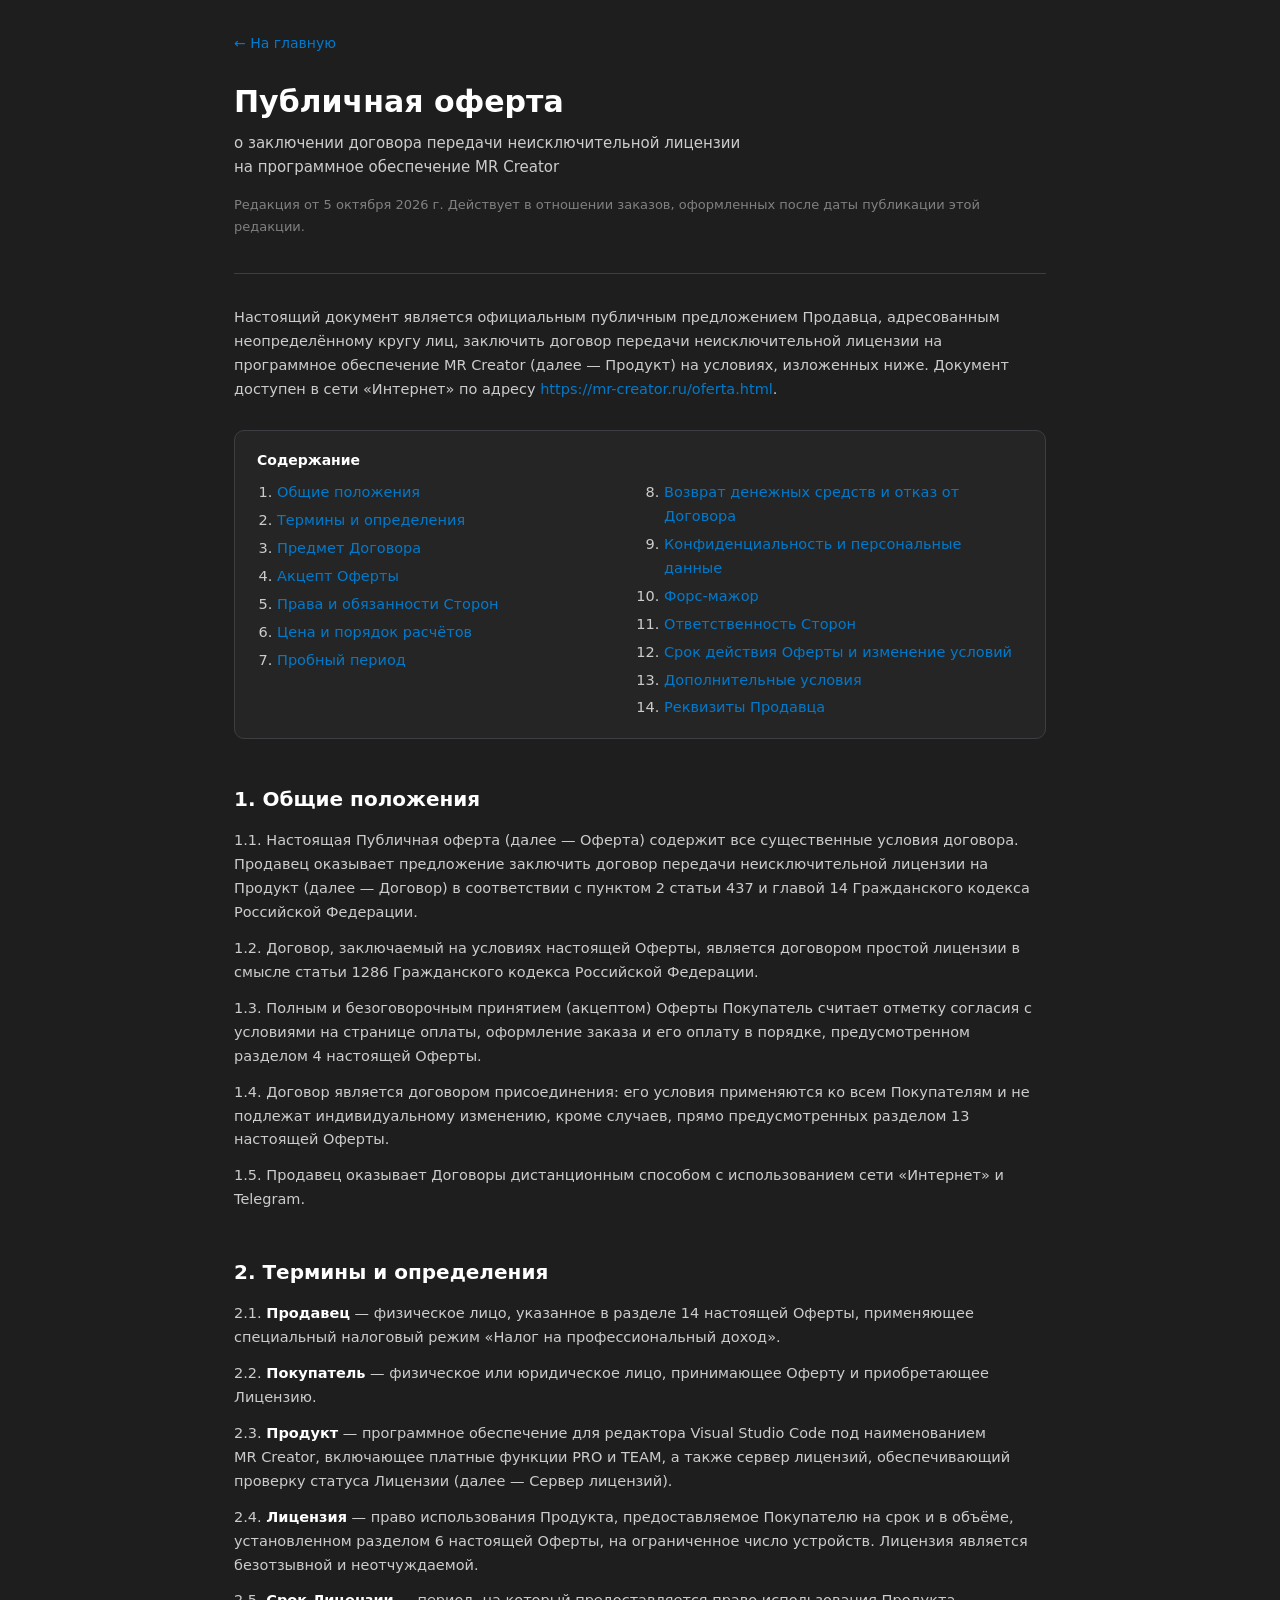
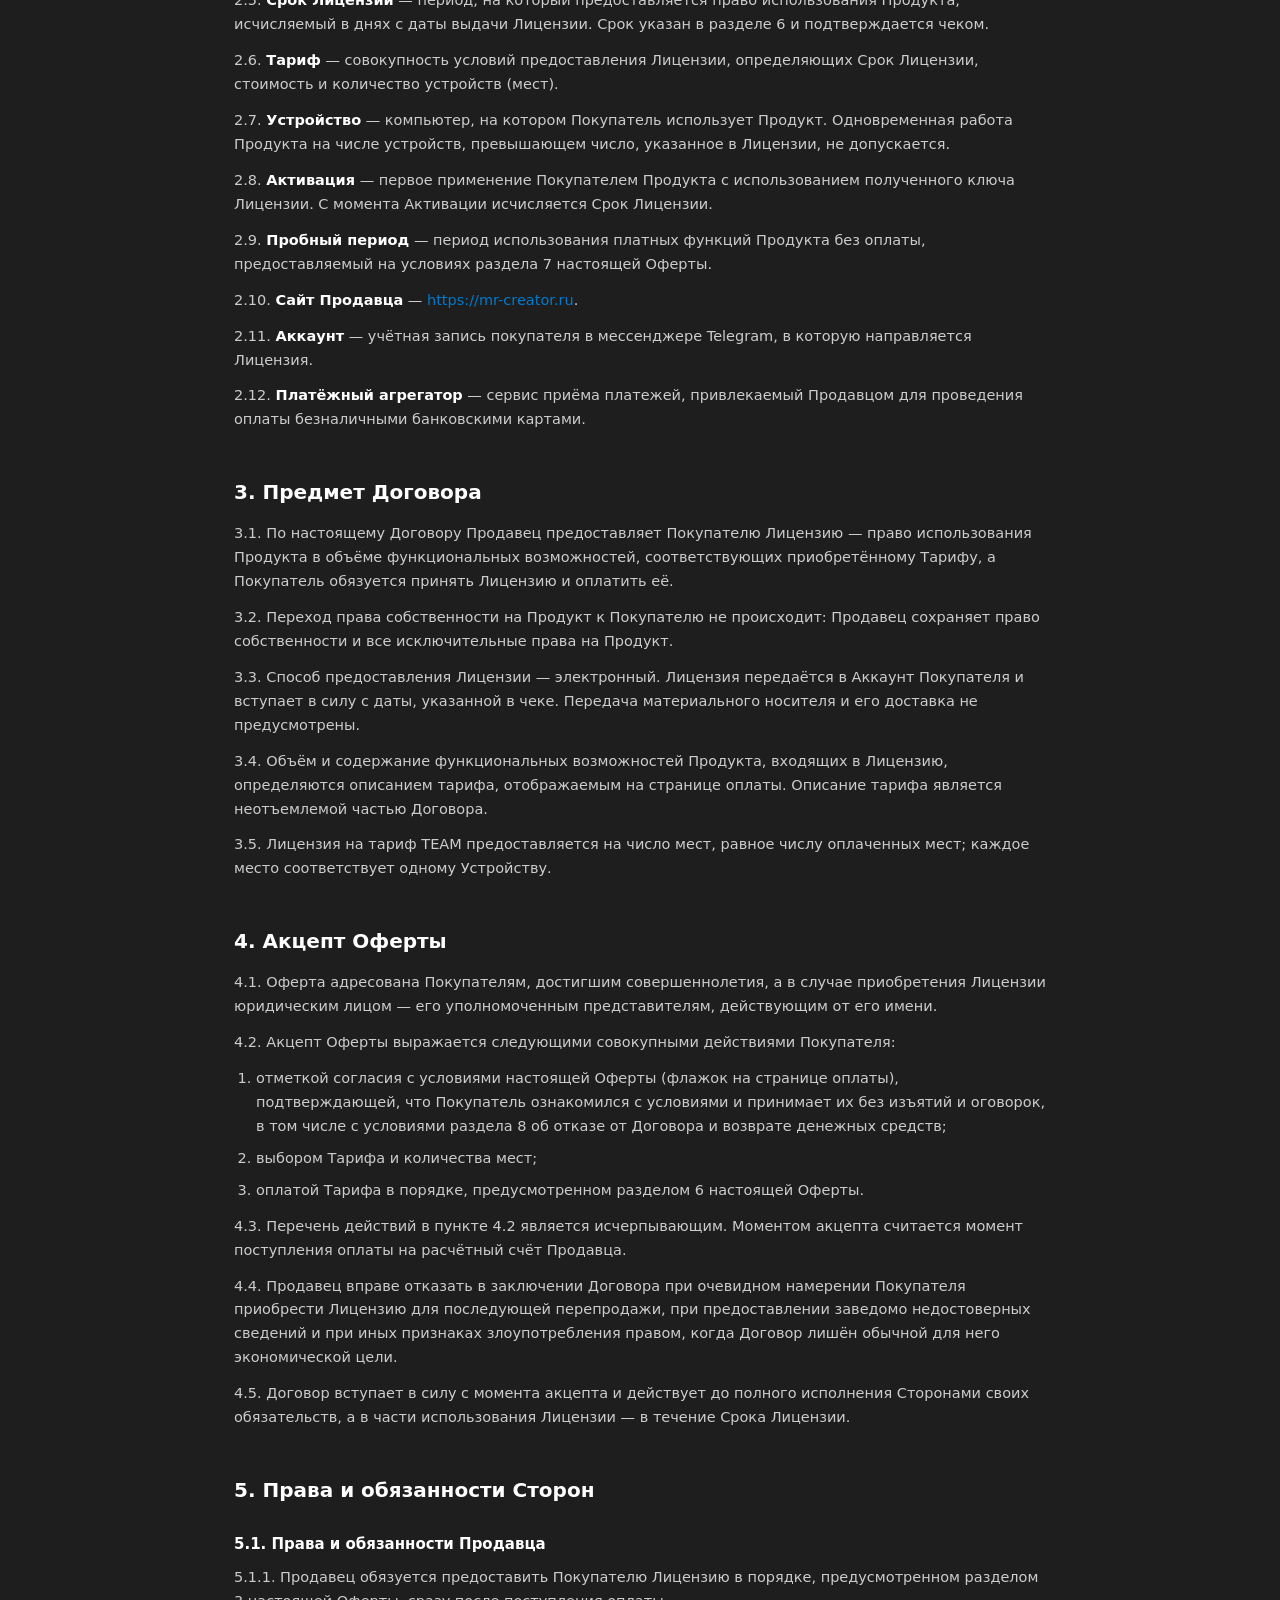
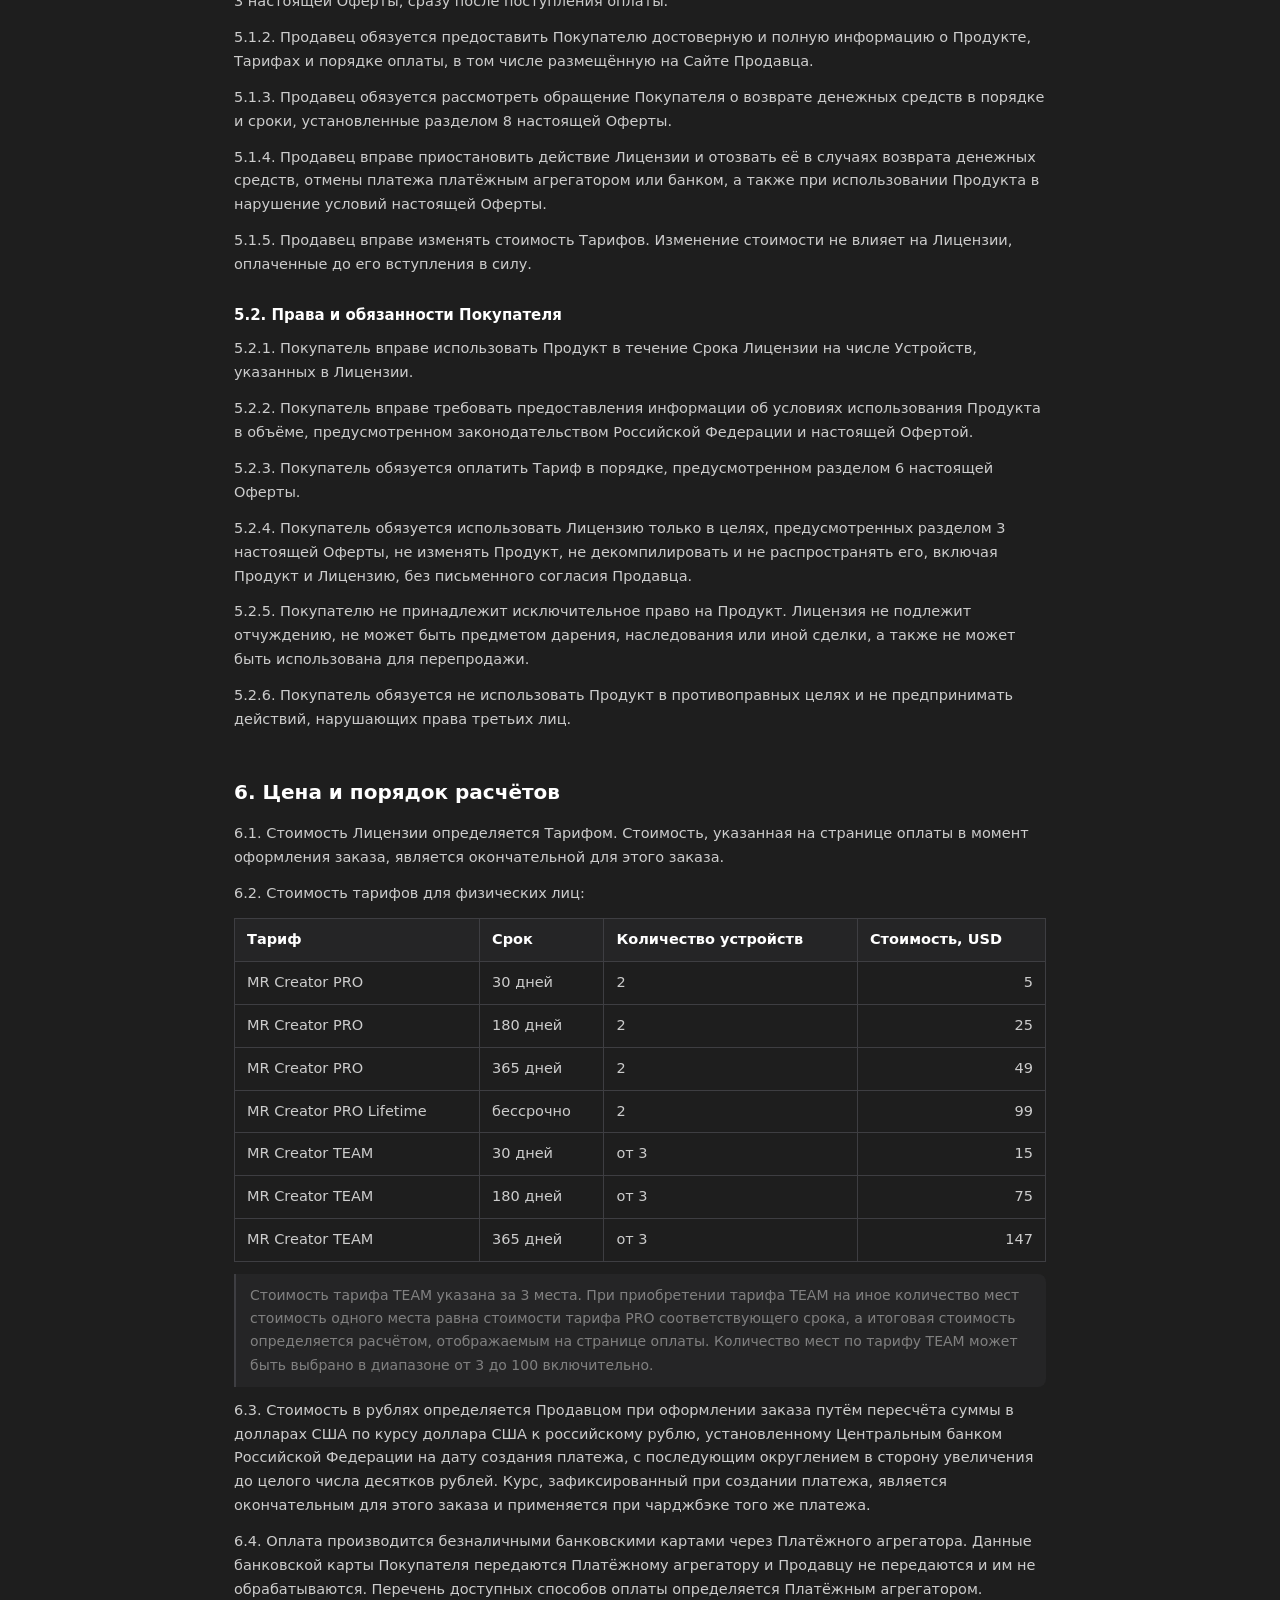
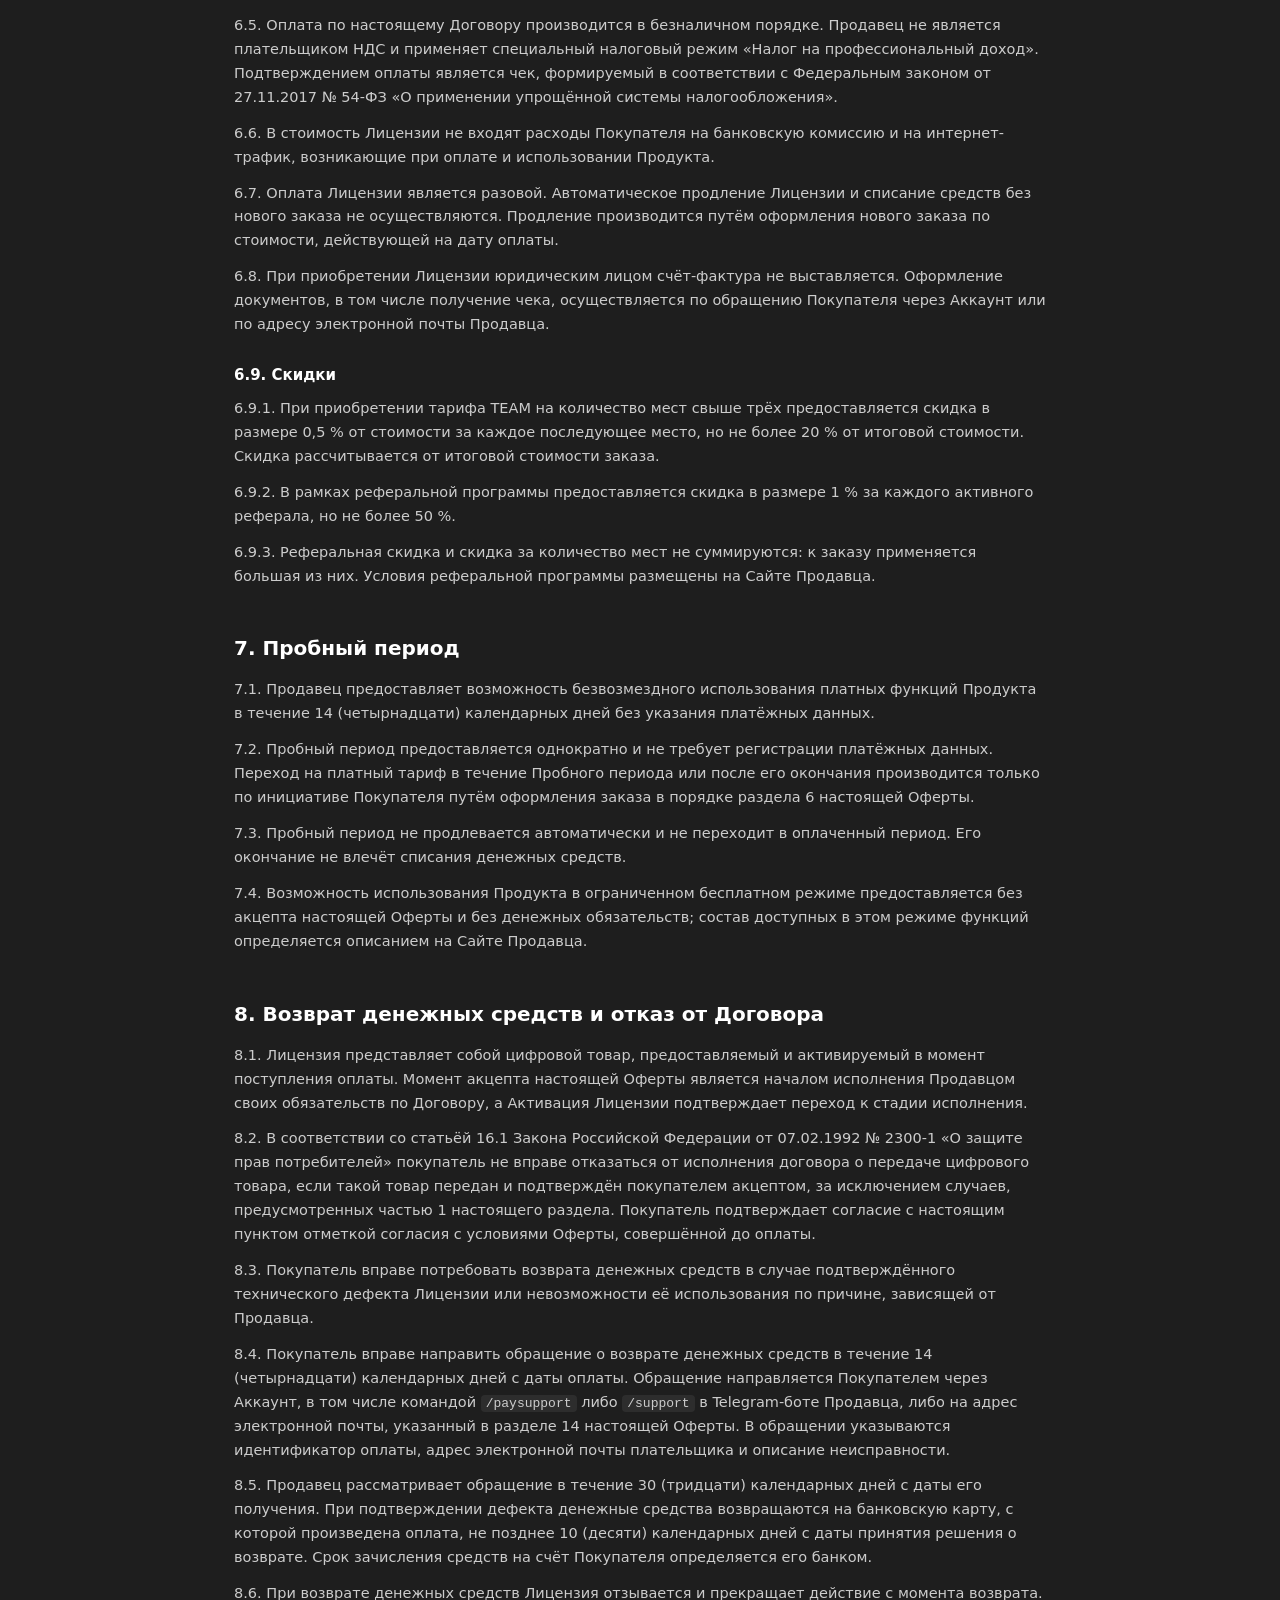
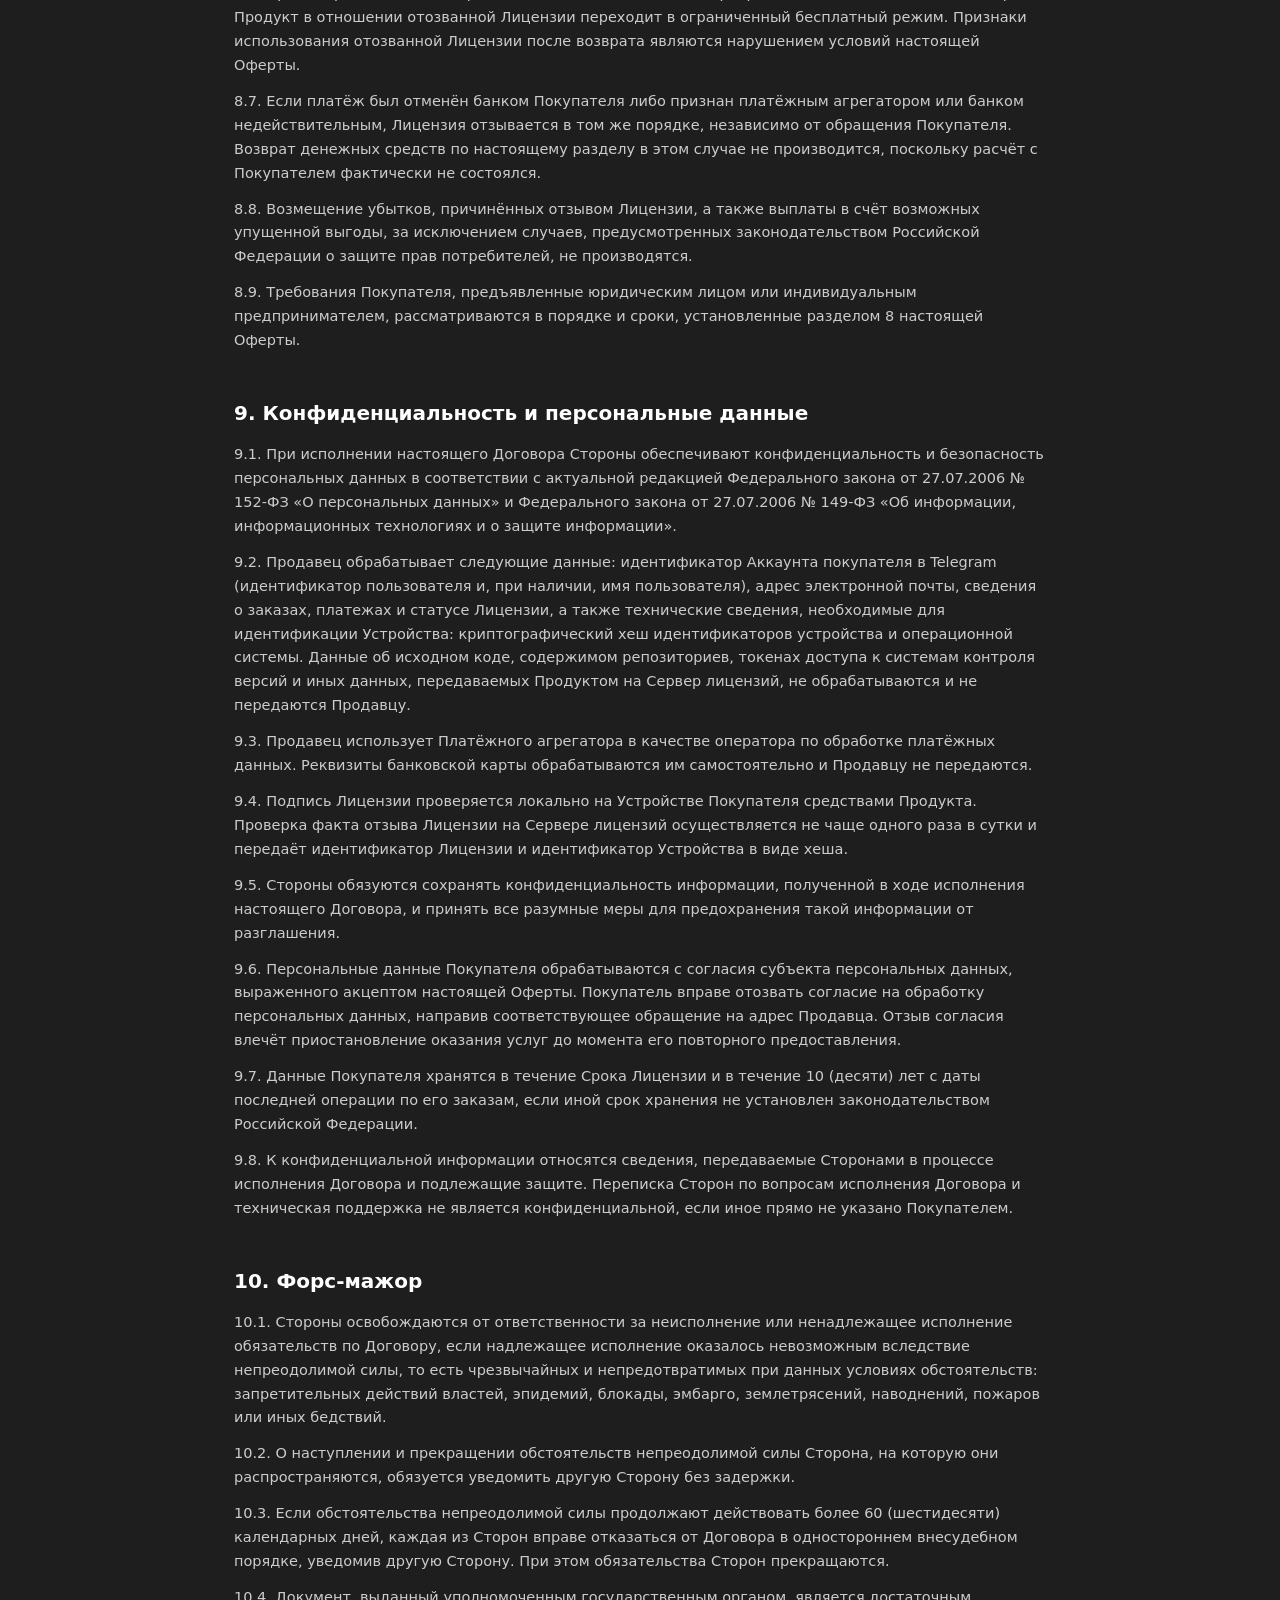
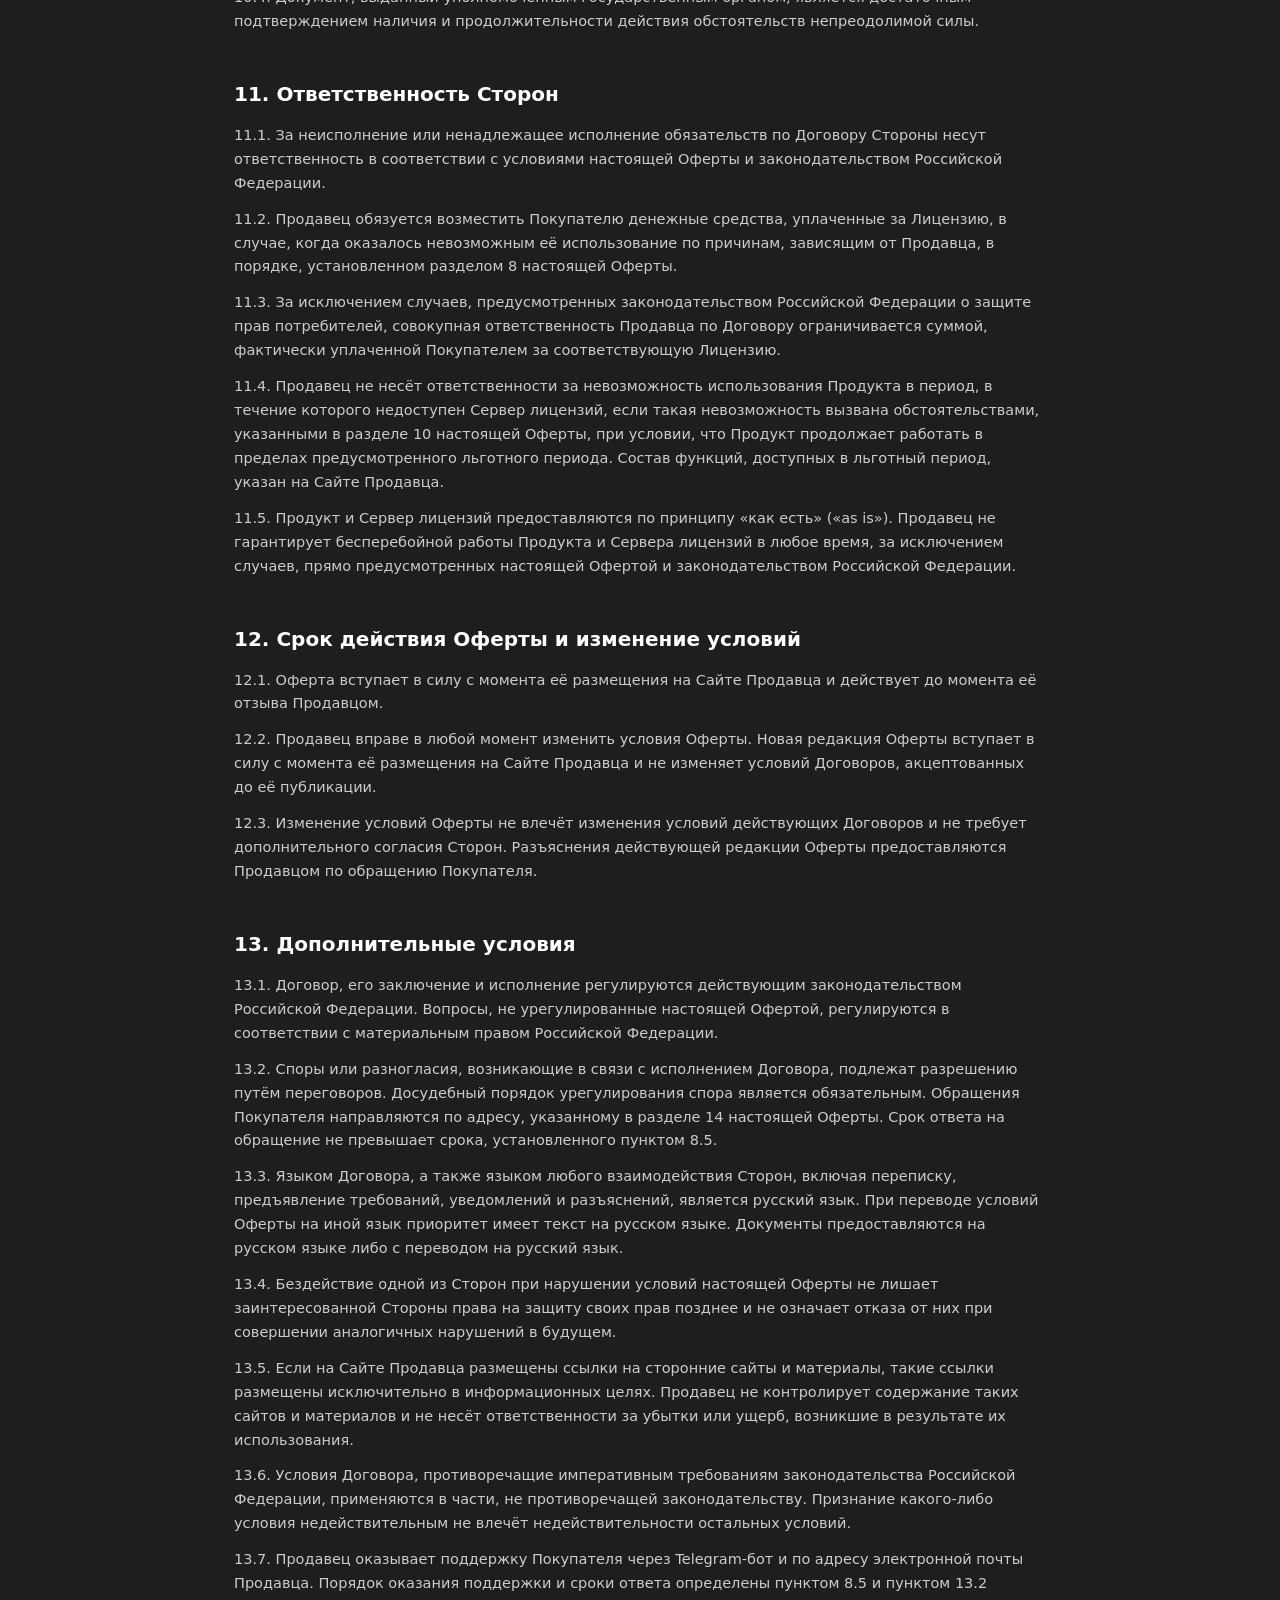
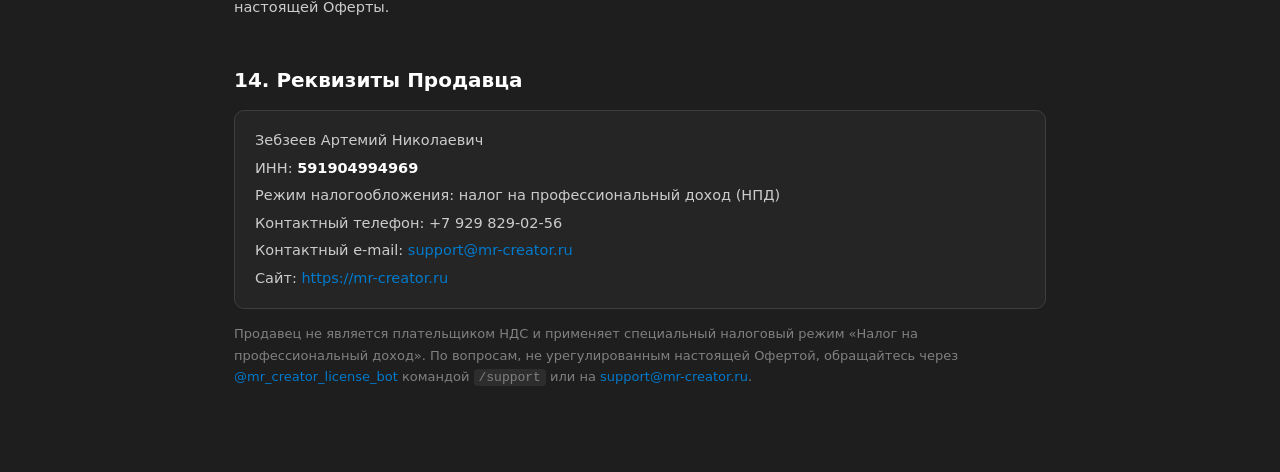
==== commit 25bdbc2a: "docs: sync from mr-creator-standalone@22339d293a99b91f87414b4e637d28cd947ca20e" ====
--- a/docs/oferta.html
+++ b/docs/oferta.html
@@ -155,7 +155,7 @@
     <p>8.1. Лицензия представляет собой цифровой товар, предоставляемый и активируемый в момент поступления оплаты. Момент акцепта настоящей Оферты является началом исполнения Продавцом своих обязательств по Договору, а Активация Лицензии подтверждает переход к стадии исполнения.</p>
     <p>8.2. В соответствии со статьёй 16.1 Закона Российской Федерации от 07.02.1992 № 2300-1 «О защите прав потребителей» покупатель не вправе отказаться от исполнения договора о передаче цифрового товара, если такой товар передан и подтверждён покупателем акцептом, за исключением случаев, предусмотренных частью 1 настоящего раздела. Покупатель подтверждает согласие с настоящим пунктом отметкой согласия с условиями Оферты, совершённой до оплаты.</p>
     <p>8.3. Покупатель вправе потребовать возврата денежных средств в случае подтверждённого технического дефекта Лицензии или невозможности её использования по причине, зависящей от Продавца.</p>
-    <p>8.4. Обращение о возврате денежных средств направляется Покупателем через Аккаунт, в том числе командой <code>/support</code> в Telegram-боте Продавца, либо на адрес электронной почты, указанный в разделе 14 настоящей Оферты. В обращении указываются идентификатор оплаты, адрес электронной почты плательщика и описание неисправности.</p>
+    <p>8.4. Покупатель вправе направить обращение о возврате денежных средств в течение 14 (четырнадцати) календарных дней с даты оплаты. Обращение направляется Покупателем через Аккаунт, в том числе командой <code>/paysupport</code> либо <code>/support</code> в Telegram-боте Продавца, либо на адрес электронной почты, указанный в разделе 14 настоящей Оферты. В обращении указываются идентификатор оплаты, адрес электронной почты плательщика и описание неисправности.</p>
     <p>8.5. Продавец рассматривает обращение в течение 30 (тридцати) календарных дней с даты его получения. При подтверждении дефекта денежные средства возвращаются на банковскую карту, с которой произведена оплата, не позднее 10 (десяти) календарных дней с даты принятия решения о возврате. Срок зачисления средств на счёт Покупателя определяется его банком.</p>
     <p>8.6. При возврате денежных средств Лицензия отзывается и прекращает действие с момента возврата. Продукт в отношении отозванной Лицензии переходит в ограниченный бесплатный режим. Признаки использования отозванной Лицензии после возврата являются нарушением условий настоящей Оферты.</p>
     <p>8.7. Если платёж был отменён банком Покупателя либо признан платёжным агрегатором или банком недействительным, Лицензия отзывается в том же порядке, независимо от обращения Покупателя. Возврат денежных средств по настоящему разделу в этом случае не производится, поскольку расчёт с Покупателем фактически не состоялся.</p>
